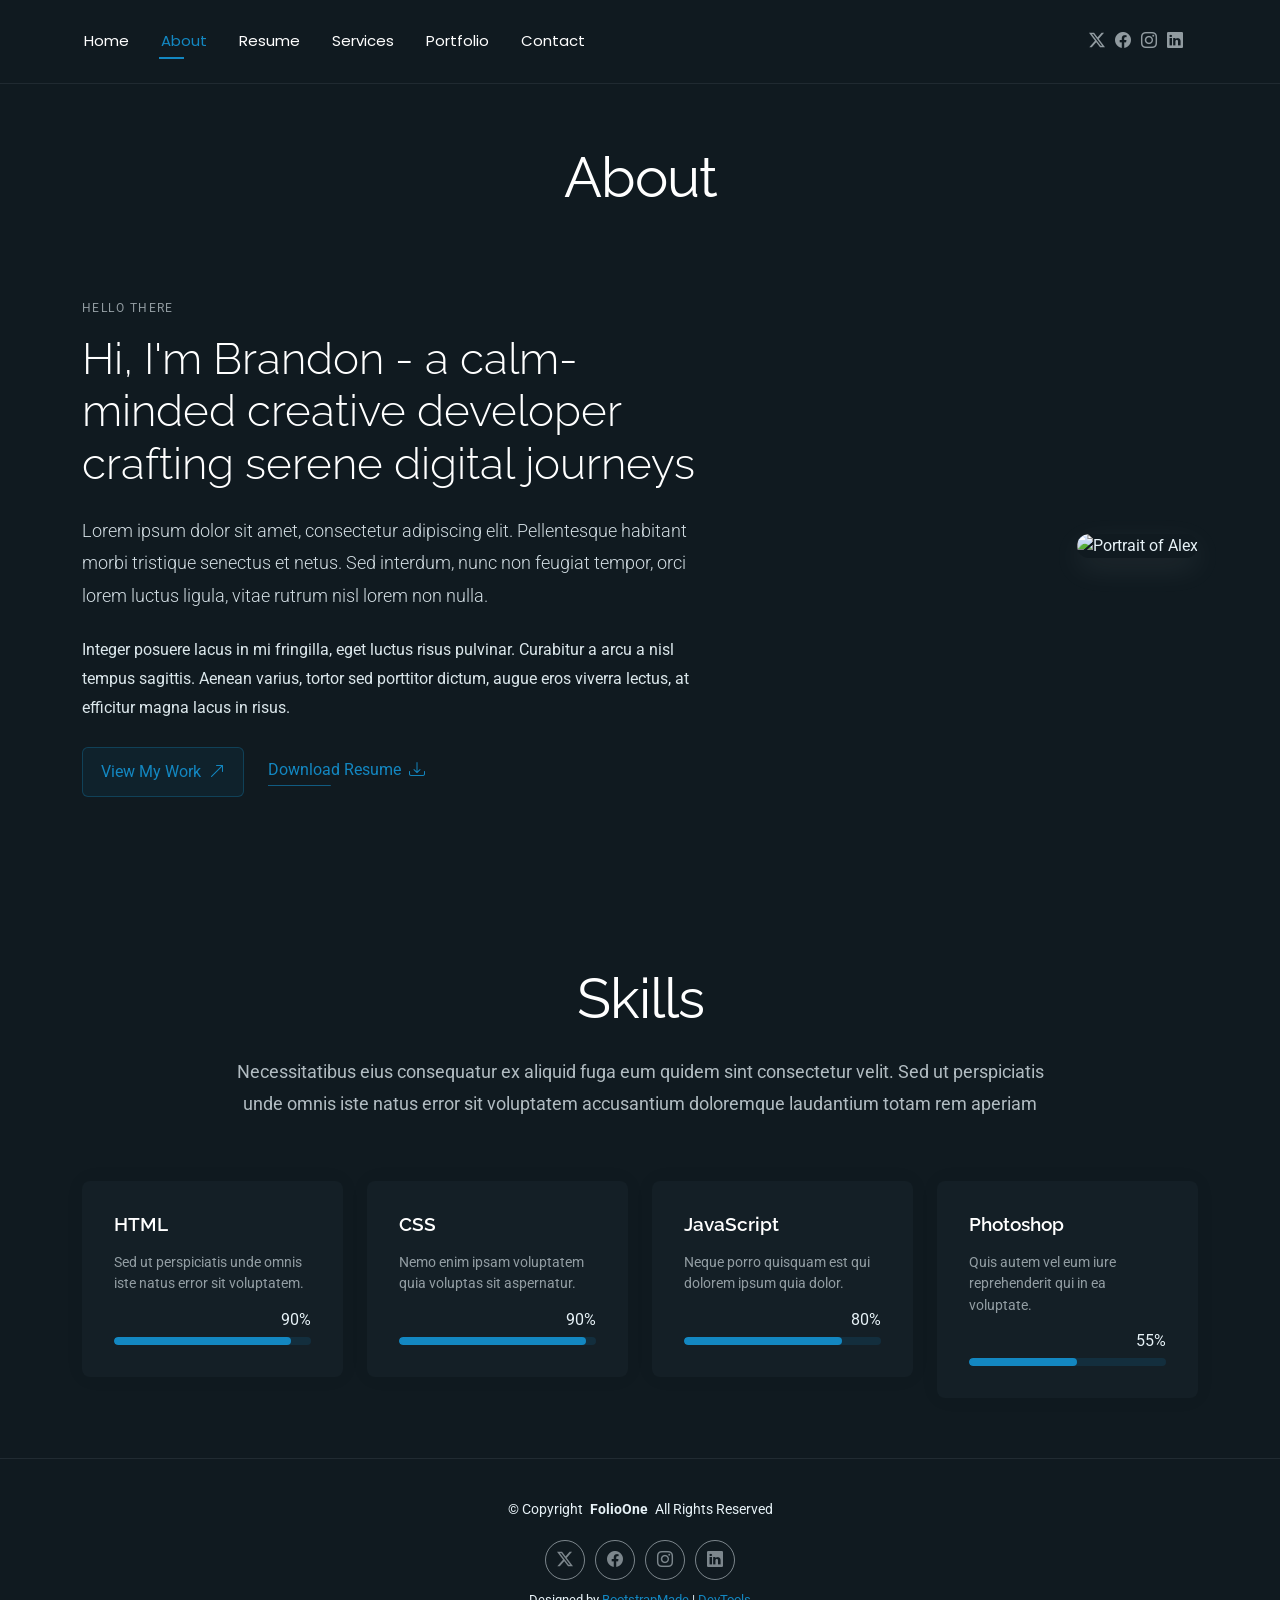
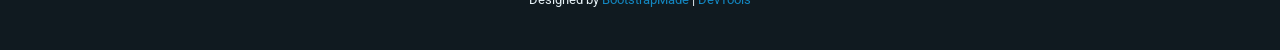
==== about.html @ fe741c0c "Update about.html" ====
<!DOCTYPE html>
<html lang="en">

<head>
  <meta charset="utf-8">
  <meta content="width=device-width, initial-scale=1.0" name="viewport">
  <title>About - FolioOne Bootstrap Template</title>
  <meta name="description" content="">
  <meta name="keywords" content="">

  <!-- Favicons -->
  <link href="assets/img/favicon1.png" rel="icon">
  <link href="assets/img/apple-touch-icon.png" rel="apple-touch-icon">

  <!-- Fonts -->
  <link href="https://fonts.googleapis.com" rel="preconnect">
  <link href="https://fonts.gstatic.com" rel="preconnect" crossorigin>
  <link href="https://fonts.googleapis.com/css2?family=Roboto:ital,wght@0,100;0,300;0,400;0,500;0,700;0,900;1,100;1,300;1,400;1,500;1,700;1,900&family=Poppins:ital,wght@0,100;0,200;0,300;0,400;0,500;0,600;0,700;0,800;0,900;1,100;1,200;1,300;1,400;1,500;1,600;1,700;1,800;1,900&family=Raleway:ital,wght@0,100;0,200;0,300;0,400;0,500;0,600;0,700;0,800;0,900;1,100;1,200;1,300;1,400;1,500;1,600;1,700;1,800;1,900&display=swap" rel="stylesheet">

  <!-- Vendor CSS Files -->
  <link href="assets/vendor/bootstrap/css/bootstrap.min.css" rel="stylesheet">
  <link href="assets/vendor/bootstrap-icons/bootstrap-icons.css" rel="stylesheet">
  <link href="assets/vendor/aos/aos.css" rel="stylesheet">
  <link href="assets/vendor/swiper/swiper-bundle.min.css" rel="stylesheet">
  <link href="assets/vendor/glightbox/css/glightbox.min.css" rel="stylesheet">

  <!-- Main CSS File -->
  <link href="assets/css/main.css" rel="stylesheet">

  <!-- =======================================================
  * Template Name: FolioOne
  * Template URL: https://bootstrapmade.com/folioone-bootstrap-portfolio-website-template/
  * Updated: Aug 23 2025 with Bootstrap v5.3.7
  * Author: BootstrapMade.com
  * License: https://bootstrapmade.com/license/
  ======================================================== -->
</head>

<body class="about-page">

  <header id="header" class="header d-flex align-items-center light-background sticky-top">
    <div class="container position-relative d-flex align-items-center justify-content-between">

      <!-- <a href="index.html" class="logo d-flex align-items-center me-auto me-xl-0">
      <img src="assets/img/logo.webp" alt="">
      <h1 class="sitename">FolioOne</h1> 
    </a> -->

      <nav id="navmenu" class="navmenu">
        <ul>
          <li><a href="index.html">Home</a></li>
          <li><a href="about.html" class="active">About</a></li>
          <li><a href="resume.html">Resume</a></li>
          <li><a href="services.html">Services</a></li>
          <li><a href="portfolio.html">Portfolio</a></li>
          <li><a href="contact.html">Contact</a></li>
        </ul>
        <i class="mobile-nav-toggle d-xl-none bi bi-list"></i>
      </nav>

      <div class="header-social-links">
        <a href="#" class="twitter"><i class="bi bi-twitter-x"></i></a>
        <a href="#" class="facebook"><i class="bi bi-facebook"></i></a>
        <a href="#" class="instagram"><i class="bi bi-instagram"></i></a>
        <a href="#" class="linkedin"><i class="bi bi-linkedin"></i></a>
      </div>

    </div>
  </header>

  <main class="main">

    <!-- About Section -->
    <section id="about" class="about section">

      <!-- Section Title -->
      <div class="container section-title" data-aos="fade-up">
        <h2>About</h2>
      </div><!-- End Section Title -->

      <div class="container" data-aos="fade-up" data-aos-delay="100">

        <!-- Intro + Photo -->
        <div class="row align-items-center justify-content-between gy-5 mb-5">
          <div class="col-lg-7" data-aos="fade-right" data-aos-delay="150">
            <div class="intro-content">
              <span class="eyebrow">Hello there</span>
              <h2 class="headline">Hi, I'm Brandon - a calm-minded creative developer crafting serene digital journeys</h2>
              <p class="lead">
                Lorem ipsum dolor sit amet, consectetur adipiscing elit. Pellentesque habitant morbi tristique senectus et netus. Sed interdum, nunc non feugiat tempor, orci lorem luctus ligula, vitae rutrum nisl lorem non nulla.
              </p>
              <p>
                Integer posuere lacus in mi fringilla, eget luctus risus pulvinar. Curabitur a arcu a nisl tempus sagittis. Aenean varius, tortor sed porttitor dictum, augue eros viverra lectus, at efficitur magna lacus in risus.
              </p>

              <div class="cta-group">
                <a href="#portfolio" class="btn-ghost">
                  View My Work <i class="bi bi-arrow-up-right"></i>
                </a>
                <a href="#" class="link-underline">
                  Download Resume <i class="bi bi-download"></i>
                </a>
              </div>
            </div>
          </div>

          <div class="col-lg-5" data-aos="zoom-in" data-aos-delay="250">
            <figure class="profile-figure text-center text-lg-end">
              <img src="assets/img/profile/profile-square-11.webp" alt="Portrait of Alex" class="img-fluid profile-photo">
            </figure>
          </div>
        </div>
        <!-- End Intro + Photo -->
      </div>
    </section><!-- /About Section -->

    <!-- Skills Section -->
    <section id="skills" class="skills section">

      <!-- Section Title -->
      <div class="container section-title" data-aos="fade-up">
        <h2>Skills</h2>
        <p>Necessitatibus eius consequatur ex aliquid fuga eum quidem sint consectetur velit. Sed ut perspiciatis unde omnis iste natus error sit voluptatem accusantium doloremque laudantium totam rem aperiam</p>
      </div><!-- End Section Title -->

      <div class="container" data-aos="fade-up" data-aos-delay="100">

        <div class="row g-4 skills-animation">

          <div class="col-md-6 col-lg-3" data-aos="fade-up" data-aos-delay="100">
            <div class="skill-box">
              <h3>HTML</h3>
              <p>Sed ut perspiciatis unde omnis iste natus error sit voluptatem.</p>
              <span class="text-end d-block">90%</span>
              <div class="progress">
                <div class="progress-bar" role="progressbar" aria-valuenow="90" aria-valuemin="0" aria-valuemax="100"></div>
              </div>
            </div>
          </div>

          <div class="col-md-6 col-lg-3" data-aos="fade-up" data-aos-delay="200">
            <div class="skill-box">
              <h3>CSS</h3>
              <p>Nemo enim ipsam voluptatem quia voluptas sit aspernatur.</p>
              <span class="text-end d-block">90%</span>
              <div class="progress">
                <div class="progress-bar" role="progressbar" aria-valuenow="95" aria-valuemin="0" aria-valuemax="100"></div>
              </div>
            </div>
          </div>

          <div class="col-md-6 col-lg-3" data-aos="fade-up" data-aos-delay="300">
            <div class="skill-box">
              <h3>JavaScript</h3>
              <p>Neque porro quisquam est qui dolorem ipsum quia dolor.</p>
              <span class="text-end d-block">80%</span>
              <div class="progress">
                <div class="progress-bar" role="progressbar" aria-valuenow="80" aria-valuemin="0" aria-valuemax="100"></div>
              </div>
            </div>
          </div>

          <div class="col-md-6 col-lg-3" data-aos="fade-up" data-aos-delay="400">
            <div class="skill-box">
              <h3>Photoshop</h3>
              <p>Quis autem vel eum iure reprehenderit qui in ea voluptate.</p>
              <span class="text-end d-block">55%</span>
              <div class="progress">
                <div class="progress-bar" role="progressbar" aria-valuenow="55" aria-valuemin="0" aria-valuemax="100">
                </div>
              </div>
            </div>
          </div>

        </div>

      </div>

    </section><!-- /Skills Section -->
  </main>

  <footer id="footer" class="footer">

    <div class="container">
      <div class="copyright text-center ">
        <p>© <span>Copyright</span> <strong class="px-1 sitename">FolioOne</strong> <span>All Rights Reserved<br></span></p>
      </div>
      <div class="social-links d-flex justify-content-center">
        <a href=""><i class="bi bi-twitter-x"></i></a>
        <a href=""><i class="bi bi-facebook"></i></a>
        <a href=""><i class="bi bi-instagram"></i></a>
        <a href=""><i class="bi bi-linkedin"></i></a>
      </div>
      <div class="credits">
        <!-- All the links in the footer should remain intact. -->
        <!-- You can delete the links only if you've purchased the pro version. -->
        <!-- Licensing information: https://bootstrapmade.com/license/ -->
        <!-- Purchase the pro version with working PHP/AJAX contact form: [buy-url] -->
        Designed by <a href="https://bootstrapmade.com/">BootstrapMade</a> | <a href="https://bootstrapmade.com/tools/">DevTools</a>
      </div>
    </div>

  </footer>

  <!-- Scroll Top -->
  <a href="#" id="scroll-top" class="scroll-top d-flex align-items-center justify-content-center"><i class="bi bi-arrow-up-short"></i></a>

  <!-- Preloader -->
  <div id="preloader"></div>

  <!-- Vendor JS Files -->
  <script src="assets/vendor/bootstrap/js/bootstrap.bundle.min.js"></script>
  <script src="assets/vendor/php-email-form/validate.js"></script>
  <script src="assets/vendor/aos/aos.js"></script>
  <script src="assets/vendor/typed.js/typed.umd.js"></script>
  <script src="assets/vendor/waypoints/noframework.waypoints.js"></script>
  <script src="assets/vendor/purecounter/purecounter_vanilla.js"></script>
  <script src="assets/vendor/swiper/swiper-bundle.min.js"></script>
  <script src="assets/vendor/imagesloaded/imagesloaded.pkgd.min.js"></script>
  <script src="assets/vendor/isotope-layout/isotope.pkgd.min.js"></script>
  <script src="assets/vendor/glightbox/js/glightbox.min.js"></script>

  <!-- Main JS File -->
  <script src="assets/js/main.js"></script>

</body>

</html>
---- assets/css/main.css ----
/**
* Template Name: FolioOne
* Template URL: https://bootstrapmade.com/folioone-bootstrap-portfolio-website-template/
* Updated: Aug 23 2025 with Bootstrap v5.3.7
* Author: BootstrapMade.com
* License: https://bootstrapmade.com/license/
*/

/*--------------------------------------------------------------
# Font & Color Variables
# Help: https://bootstrapmade.com/color-system/
--------------------------------------------------------------*/
/* Fonts */
:root {
  --default-font: "Roboto",  system-ui, -apple-system, "Segoe UI", Roboto, "Helvetica Neue", Arial, "Noto Sans", "Liberation Sans", sans-serif, "Apple Color Emoji", "Segoe UI Emoji", "Segoe UI Symbol", "Noto Color Emoji";
  --heading-font: "Raleway",  sans-serif;
  --nav-font: "Poppins",  sans-serif;
}

/* Global Colors - The following color variables are used throughout the website. Updating them here will change the color scheme of the entire website */
:root { 
  --background-color: #101a20; /* Background color for the entire website, including individual sections */
  --default-color: #e7f2f7; /* Default color used for the majority of the text content across the entire website */
  --heading-color: #ffffff; /* Color for headings, subheadings and title throughout the website */
  --accent-color: #1387c1; /* Accent color that represents your brand on the website. It's used for buttons, links, and other elements that need to stand out */
  --surface-color: #141f26; /* The surface color is used as a background of boxed elements within sections, such as cards, icon boxes, or other elements that require a visual separation from the global background. */
  --contrast-color: #ffffff; /* Contrast color for text, ensuring readability against backgrounds of accent, heading, or default colors. */
}

/* Nav Menu Colors - The following color variables are used specifically for the navigation menu. They are separate from the global colors to allow for more customization options */
:root {
  --nav-color: #ffffff;  /* The default color of the main navmenu links */
  --nav-hover-color: #1387c1; /* Applied to main navmenu links when they are hovered over or active */
  --nav-mobile-background-color: #213642; /* Used as the background color for mobile navigation menu */
  --nav-dropdown-background-color: #051117; /* Used as the background color for dropdown items that appear when hovering over primary navigation items */
  --nav-dropdown-color: #e7f2f7; /* Used for navigation links of the dropdown items in the navigation menu. */
  --nav-dropdown-hover-color: #1387c1; /* Similar to --nav-hover-color, this color is applied to dropdown navigation links when they are hovered over. */
}

/* Color Presets - These classes override global colors when applied to any section or element, providing reuse of the sam color scheme. */

.light-background {
  --background-color: #142027;
  --surface-color: #325264;
}

.dark-background {
  --background-color: #0b1419;
  --default-color: #ffffff;
  --heading-color: #ffffff;
  --surface-color: #252525;
  --contrast-color: #ffffff;
}

/* Smooth scroll */
:root {
  scroll-behavior: smooth;
}

/*--------------------------------------------------------------
# General Styling & Shared Classes
--------------------------------------------------------------*/
body {
  color: var(--default-color);
  background-color: var(--background-color);
  font-family: var(--default-font);
}

a {
  color: var(--accent-color);
  text-decoration: none;
  transition: 0.3s;
}

a:hover {
  color: color-mix(in srgb, var(--accent-color), transparent 25%);
  text-decoration: none;
}

h1,
h2,
h3,
h4,
h5,
h6 {
  color: var(--heading-color);
  font-family: var(--heading-font);
}

/* PHP Email Form Messages
------------------------------*/
.php-email-form .error-message {
  display: none;
  background: #df1529;
  color: #ffffff;
  text-align: left;
  padding: 15px;
  margin-bottom: 24px;
  font-weight: 600;
}

.php-email-form .sent-message {
  display: none;
  color: #ffffff;
  background: #059652;
  text-align: center;
  padding: 15px;
  margin-bottom: 24px;
  font-weight: 600;
}

.php-email-form .loading {
  display: none;
  background: var(--surface-color);
  text-align: center;
  padding: 15px;
  margin-bottom: 24px;
}

.php-email-form .loading:before {
  content: "";
  display: inline-block;
  border-radius: 50%;
  width: 24px;
  height: 24px;
  margin: 0 10px -6px 0;
  border: 3px solid var(--accent-color);
  border-top-color: var(--surface-color);
  animation: php-email-form-loading 1s linear infinite;
}

@keyframes php-email-form-loading {
  0% {
    transform: rotate(0deg);
  }

  100% {
    transform: rotate(360deg);
  }
}

/*--------------------------------------------------------------
# Global Header
--------------------------------------------------------------*/
.header {
  --background-color: rgba(255, 255, 255, 0);
  color: var(--default-color);
  background-color: var(--background-color);
  padding: 15px 0;
  transition: all 0.5s;
  z-index: 997;
  border-bottom: 1px solid color-mix(in srgb, var(--default-color), transparent 92%);
}

.header .logo {
  line-height: 1;
}

.header .logo img {
  max-height: 36px;
  margin-right: 8px;
}

.header .logo h1 {
  font-size: 32px;
  margin: 0;
  font-weight: 400;
  color: var(--heading-color);
}

.header .header-social-links {
  padding-right: 15px;
}

.header .header-social-links a {
  color: color-mix(in srgb, var(--default-color), transparent 40%);
  padding-left: 6px;
  display: inline-block;
  transition: 0.3s;
  font-size: 16px;
}

.header .header-social-links a:hover {
  color: var(--default-color);
}

.header .header-social-links a i {
  line-height: 0px;
}

@media (max-width: 1200px) {
  .header .logo {
    order: 1;
  }

  .header .header-social-links {
    order: 2;
  }

  .header .navmenu {
    order: 3;
  }
}

/* Global Header on Scroll
------------------------------*/
.scrolled .header {
  --background-color: rgba(16, 26, 32, 0.9);
}

/*--------------------------------------------------------------
# Navigation Menu
--------------------------------------------------------------*/
/* Desktop Navigation */
@media (min-width: 1200px) {
  .navmenu {
    padding: 0;
  }

  .navmenu ul {
    margin: 0;
    padding: 0;
    display: flex;
    list-style: none;
    align-items: center;
  }

  .navmenu li {
    position: relative;
  }

  .navmenu>ul>li {
    white-space: nowrap;
    padding: 15px 28px 15px 0;
  }

  .navmenu>ul>li:last-child {
    padding-right: 0;
  }

  .navmenu a,
  .navmenu a:focus {
    color: var(--nav-color);
    font-size: 15px;
    padding: 0 2px;
    font-family: var(--nav-font);
    font-weight: 400;
    display: flex;
    align-items: center;
    justify-content: space-between;
    white-space: nowrap;
    transition: 0.3s;
    position: relative;
  }

  .navmenu a i,
  .navmenu a:focus i {
    font-size: 12px;
    line-height: 0;
    margin-left: 5px;
    transition: 0.3s;
  }

  .navmenu>ul>li>a:before {
    content: "";
    position: absolute;
    height: 2px;
    bottom: -6px;
    left: 0;
    background-color: var(--nav-hover-color);
    visibility: hidden;
    width: 0px;
    transition: all 0.3s ease-in-out 0s;
  }

  .navmenu a:hover:before,
  .navmenu li:hover>a:before,
  .navmenu .active:before {
    visibility: visible;
    width: 25px;
  }

  .navmenu li:hover>a,
  .navmenu .active,
  .navmenu .active:focus {
    color: var(--nav-hover-color);
  }

  .navmenu .dropdown ul {
    margin: 0;
    padding: 10px 0;
    background: var(--nav-dropdown-background-color);
    display: block;
    position: absolute;
    visibility: hidden;
    left: -5px;
    top: 130%;
    opacity: 0;
    transition: 0.3s;
    border-radius: 4px;
    z-index: 99;
    box-shadow: 0px 0px 30px rgba(0, 0, 0, 0.1);
  }

  .navmenu .dropdown ul li {
    min-width: 200px;
  }

  .navmenu .dropdown ul a {
    padding: 10px 20px;
    font-size: 15px;
    text-transform: none;
    color: var(--nav-dropdown-color);
  }

  .navmenu .dropdown ul a i {
    font-size: 12px;
  }

  .navmenu .dropdown ul a:hover,
  .navmenu .dropdown ul .active:hover,
  .navmenu .dropdown ul li:hover>a {
    color: var(--nav-dropdown-hover-color);
  }

  .navmenu .dropdown:hover>ul {
    opacity: 1;
    top: 100%;
    visibility: visible;
  }

  .navmenu .dropdown .dropdown ul {
    top: 0;
    left: -90%;
    visibility: hidden;
  }

  .navmenu .dropdown .dropdown:hover>ul {
    opacity: 1;
    top: 0;
    left: -100%;
    visibility: visible;
  }
}

/* Mobile Navigation */
@media (max-width: 1199px) {
  .mobile-nav-toggle {
    color: var(--nav-color);
    font-size: 28px;
    line-height: 0;
    margin-right: 10px;
    cursor: pointer;
    transition: color 0.3s;
  }

  .navmenu {
    padding: 0;
    z-index: 9997;
  }

  .navmenu ul {
    display: none;
    list-style: none;
    position: absolute;
    inset: 60px 20px 20px 20px;
    padding: 10px 0;
    margin: 0;
    border-radius: 6px;
    background-color: var(--nav-mobile-background-color);
    border: 1px solid color-mix(in srgb, var(--default-color), transparent 90%);
    box-shadow: none;
    overflow-y: auto;
    transition: 0.3s;
    z-index: 9998;
  }

  .navmenu a,
  .navmenu a:focus {
    color: var(--nav-dropdown-color);
    padding: 10px 20px;
    font-family: var(--nav-font);
    font-size: 17px;
    font-weight: 500;
    display: flex;
    align-items: center;
    justify-content: space-between;
    white-space: nowrap;
    transition: 0.3s;
  }

  .navmenu a i,
  .navmenu a:focus i {
    font-size: 12px;
    line-height: 0;
    margin-left: 5px;
    width: 30px;
    height: 30px;
    display: flex;
    align-items: center;
    justify-content: center;
    border-radius: 50%;
    transition: 0.3s;
    background-color: color-mix(in srgb, var(--accent-color), transparent 90%);
  }

  .navmenu a i:hover,
  .navmenu a:focus i:hover {
    background-color: var(--accent-color);
    color: var(--contrast-color);
  }

  .navmenu a:hover,
  .navmenu .active,
  .navmenu .active:focus {
    color: var(--nav-dropdown-hover-color);
  }

  .navmenu .active i,
  .navmenu .active:focus i {
    background-color: var(--accent-color);
    color: var(--contrast-color);
    transform: rotate(180deg);
  }

  .navmenu .dropdown ul {
    position: static;
    display: none;
    z-index: 99;
    padding: 10px 0;
    margin: 10px 20px;
    background-color: var(--nav-dropdown-background-color);
    transition: all 0.5s ease-in-out;
  }

  .navmenu .dropdown ul ul {
    background-color: rgba(33, 37, 41, 0.1);
  }

  .navmenu .dropdown>.dropdown-active {
    display: block;
    background-color: rgba(33, 37, 41, 0.03);
  }

  .mobile-nav-active {
    overflow: hidden;
  }

  .mobile-nav-active .mobile-nav-toggle {
    color: #fff;
    position: absolute;
    font-size: 32px;
    top: 15px;
    right: 15px;
    margin-right: 0;
    z-index: 9999;
  }

  .mobile-nav-active .navmenu {
    position: fixed;
    overflow: hidden;
    inset: 0;
    background: rgba(33, 37, 41, 0.8);
    transition: 0.3s;
  }

  .mobile-nav-active .navmenu>ul {
    display: block;
  }
}

/*--------------------------------------------------------------
# Global Footer
--------------------------------------------------------------*/
.footer {
  color: var(--default-color);
  background-color: var(--background-color);
  font-size: 14px;
  padding: 40px 0;
  position: relative;
  border-top: 1px solid color-mix(in srgb, var(--default-color), transparent 92%);
}

.footer .copyright p {
  margin-bottom: 0;
}

.footer .social-links {
  margin-top: 20px;
}

.footer .social-links a {
  display: flex;
  align-items: center;
  justify-content: center;
  width: 40px;
  height: 40px;
  border-radius: 50%;
  border: 1px solid color-mix(in srgb, var(--default-color), transparent 50%);
  font-size: 16px;
  color: color-mix(in srgb, var(--default-color), transparent 50%);
  margin: 0 5px;
  transition: 0.3s;
}

.footer .social-links a:hover {
  color: var(--accent-color);
  border-color: var(--accent-color);
}

.footer .credits {
  margin-top: 10px;
  font-size: 13px;
  text-align: center;
}

/*--------------------------------------------------------------
# Preloader
--------------------------------------------------------------*/
#preloader {
  position: fixed;
  inset: 0;
  z-index: 9999;
  overflow: hidden;
  background-color: var(--background-color);
  transition: all 0.6s ease-out;
  width: 100%;
  height: 100vh;
}

#preloader:before,
#preloader:after {
  content: "";
  position: absolute;
  border: 4px solid var(--accent-color);
  border-radius: 50%;
  animation: animate-preloader 2s cubic-bezier(0, 0.2, 0.8, 1) infinite;
}

#preloader:after {
  animation-delay: -0.5s;
}

@keyframes animate-preloader {
  0% {
    width: 10px;
    height: 10px;
    top: calc(50% - 5px);
    left: calc(50% - 5px);
    opacity: 1;
  }

  100% {
    width: 72px;
    height: 72px;
    top: calc(50% - 36px);
    left: calc(50% - 36px);
    opacity: 0;
  }
}

/*--------------------------------------------------------------
# Scroll Top Button
--------------------------------------------------------------*/
.scroll-top {
  position: fixed;
  visibility: hidden;
  opacity: 0;
  right: 15px;
  bottom: -15px;
  z-index: 99999;
  background-color: var(--accent-color);
  width: 44px;
  height: 44px;
  border-radius: 50px;
  transition: all 0.4s;
}

.scroll-top i {
  font-size: 24px;
  color: var(--contrast-color);
  line-height: 0;
}

.scroll-top:hover {
  background-color: color-mix(in srgb, var(--accent-color), transparent 20%);
  color: var(--contrast-color);
}

.scroll-top.active {
  visibility: visible;
  opacity: 1;
  bottom: 15px;
}

/*--------------------------------------------------------------
# Disable aos animation delay on mobile devices
--------------------------------------------------------------*/
@media screen and (max-width: 768px) {
  [data-aos-delay] {
    transition-delay: 0 !important;
  }
}

/*--------------------------------------------------------------
# Global Page Titles & Breadcrumbs
--------------------------------------------------------------*/
.page-title {
  color: var(--default-color);
  background-color: var(--background-color);
  position: relative;
}

.page-title .heading {
  padding: 80px 0;
  border-top: 1px solid color-mix(in srgb, var(--default-color), transparent 90%);
}

.page-title .heading h1 {
  font-size: 38px;
  font-weight: 700;
}

.page-title nav {
  background-color: color-mix(in srgb, var(--default-color), transparent 96%);
  padding: 20px 0;
}

.page-title nav ol {
  display: flex;
  flex-wrap: wrap;
  list-style: none;
  padding: 0;
  margin: 0;
  font-size: 16px;
  font-weight: 400;
}

.page-title nav ol li+li {
  padding-left: 10px;
}

.page-title nav ol li+li::before {
  content: "/";
  display: inline-block;
  padding-right: 10px;
  color: color-mix(in srgb, var(--default-color), transparent 70%);
}

/*--------------------------------------------------------------
# Global Sections
--------------------------------------------------------------*/
section,
.section {
  color: var(--default-color);
  background-color: var(--background-color);
  padding: 60px 0;
  scroll-margin-top: 100px;
  overflow: clip;
}

@media (max-width: 1199px) {

  section,
  .section {
    scroll-margin-top: 66px;
  }
}

/*--------------------------------------------------------------
# Global Section Titles
--------------------------------------------------------------*/
.section-title {
  text-align: center;
  padding-bottom: 60px;
  position: relative;
}

.section-title h2 {
  font-size: 3.5rem;
  font-weight: 400;
  line-height: 1.2;
  color: var(--heading-color);
  margin-bottom: 1.5rem;
  letter-spacing: -1px;
}

@media (max-width: 768px) {
  .section-title h2 {
    font-size: 2.5rem;
  }
}

.section-title p {
  font-size: 1.125rem;
  line-height: 1.8;
  color: color-mix(in srgb, var(--default-color), transparent 25%);
  max-width: 900px;
  margin: 0 auto;
  text-wrap: balance;
}

/*--------------------------------------------------------------
# Hero Section
--------------------------------------------------------------*/
.hero {
  padding: 80px 0;
  min-height: 100vh;
  display: flex;
  align-items: center;
}

.hero .hero-content h1 {
  font-size: 3.5rem;
  font-weight: 700;
  margin-bottom: 1rem;
  line-height: 1.2;
}

.hero .hero-content h1 .highlight {
  color: var(--accent-color);
  position: relative;
}

.hero .hero-content h1 .highlight::after {
  content: "";
  position: absolute;
  bottom: 0;
  left: 0;
  width: 100%;
  height: 3px;
  background: linear-gradient(90deg, var(--accent-color), color-mix(in srgb, var(--accent-color), transparent 50%));
  border-radius: 2px;
}

@media (max-width: 768px) {
  .hero .hero-content h1 {
    font-size: 2.5rem;
  }
}

.hero .hero-content h2 {
  font-size: 1.5rem;
  font-weight: 400;
  margin-bottom: 2rem;
  color: color-mix(in srgb, var(--default-color), transparent 20%);
}

.hero .hero-content h2 .typed {
  color: var(--accent-color);
  font-weight: 600;
}

@media (max-width: 768px) {
  .hero .hero-content h2 {
    font-size: 1.25rem;
  }
}

.hero .hero-content p {
  font-size: 1.1rem;
  line-height: 1.6;
  margin-bottom: 2.5rem;
  color: color-mix(in srgb, var(--default-color), transparent 30%);
}

.hero .hero-actions {
  display: flex;
  gap: 1rem;
  margin-bottom: 3rem;
}

.hero .hero-actions .btn {
  padding: 12px 30px;
  border-radius: 50px;
  font-weight: 600;
  text-decoration: none;
  transition: all 0.3s ease;
  border: 2px solid;
}

.hero .hero-actions .btn.btn-primary {
  background: var(--accent-color);
  color: var(--contrast-color);
  border-color: var(--accent-color);
}

.hero .hero-actions .btn.btn-primary:hover {
  background: color-mix(in srgb, var(--accent-color), black 15%);
  border-color: color-mix(in srgb, var(--accent-color), black 15%);
  transform: translateY(-2px);
}

.hero .hero-actions .btn.btn-outline {
  background: transparent;
  color: var(--accent-color);
  border-color: var(--accent-color);
}

.hero .hero-actions .btn.btn-outline:hover {
  transform: translateY(-2px);
}

@media (max-width: 576px) {
  .hero .hero-actions {
    flex-direction: column;
  }

  .hero .hero-actions .btn {
    text-align: center;
  }
}

.hero .social-links {
  display: flex;
  gap: 1rem;
}

.hero .social-links a {
  width: 45px;
  height: 45px;
  background: var(--surface-color);
  border-radius: 50%;
  display: flex;
  align-items: center;
  justify-content: center;
  color: var(--default-color);
  font-size: 1.2rem;
  transition: all 0.3s ease;
}

.hero .social-links a:hover {
  background: var(--accent-color);
  color: var(--contrast-color);
  transform: translateY(-3px);
  box-shadow: 0 8px 25px color-mix(in srgb, var(--accent-color), transparent 70%);
}

.hero .hero-image {
  position: relative;
}

.hero .hero-image .image-wrapper {
  position: relative;
  max-width: 450px;
  margin: 0 auto;
}

.hero .hero-image .image-wrapper img {
  border-radius: 20px;
  box-shadow: 0 5px 15px color-mix(in srgb, var(--default-color), transparent 95%);
  transition: transform 0.3s ease;
}

.hero .hero-image .image-wrapper img:hover {
  transform: scale(1.02);
}

.hero .hero-image .floating-elements {
  position: absolute;
  top: 0;
  left: 0;
  right: 0;
  bottom: 0;
  pointer-events: none;
}

.hero .hero-image .floating-elements .floating-card {
  position: absolute;
  background: var(--surface-color);
  padding: 15px 20px;
  border-radius: 15px;
  box-shadow: 0 10px 30px color-mix(in srgb, var(--default-color), transparent 90%);
  display: flex;
  align-items: center;
  gap: 10px;
  font-weight: 600;
  animation: float 3s ease-in-out infinite;
}

.hero .hero-image .floating-elements .floating-card i {
  font-size: 1.5rem;
  color: var(--accent-color);
}

.hero .hero-image .floating-elements .floating-card.design {
  top: 10%;
  right: -10%;
  animation-delay: 0s;
}

.hero .hero-image .floating-elements .floating-card.code {
  bottom: 30%;
  left: -15%;
  animation-delay: 1s;
}

.hero .hero-image .floating-elements .floating-card.creativity {
  top: 60%;
  right: -5%;
  animation-delay: 2s;
}

@media (max-width: 992px) {
  .hero .hero-image .floating-elements .floating-card {
    display: none;
  }
}

@keyframes float {

  0%,
  100% {
    transform: translateY(0px);
  }

  50% {
    transform: translateY(-10px);
  }
}

@media (max-width: 992px) {
  .hero .hero-content {
    text-align: center;
    margin-bottom: 3rem;
  }
}

/*--------------------------------------------------------------
# About Section
--------------------------------------------------------------*/
.about .intro-content .eyebrow {
  display: inline-block;
  letter-spacing: 0.12em;
  text-transform: uppercase;
  font-size: 12px;
  color: color-mix(in srgb, var(--default-color), transparent 40%);
  margin-bottom: 16px;
}

.about .intro-content .headline {
  font-family: var(--heading-font);
  font-weight: 300;
  line-height: 1.2;
  font-size: clamp(28px, 4vw, 44px);
  margin: 0 0 24px 0;
}

.about .intro-content .lead {
  font-size: 18px;
  line-height: 1.8;
  color: color-mix(in srgb, var(--default-color), transparent 10%);
  margin-bottom: 24px;
}

.about .intro-content p {
  line-height: 1.8;
  margin-bottom: 24px;
  color: color-mix(in srgb, var(--default-color), transparent 5%);
}

.about .intro-content .cta-group {
  display: flex;
  gap: 24px;
  align-items: center;
  margin-top: 24px;
}

.about .intro-content .cta-group .btn-ghost {
  display: inline-flex;
  align-items: center;
  gap: 8px;
  padding: 12px 18px;
  border-radius: 6px;
  color: var(--accent-color);
  background: color-mix(in srgb, var(--accent-color), transparent 92%);
  border: 1px solid color-mix(in srgb, var(--accent-color), transparent 70%);
  transition: 0.3s ease-in-out;
}

.about .intro-content .cta-group .btn-ghost:hover,
.about .intro-content .cta-group .btn-ghost:focus {
  color: var(--contrast-color);
  background: var(--accent-color);
  border-color: var(--accent-color);
  outline: none;
  box-shadow: 0 0 0 3px color-mix(in srgb, var(--accent-color), transparent 70%);
}

.about .intro-content .cta-group .link-underline {
  display: inline-flex;
  align-items: center;
  gap: 8px;
  position: relative;
  color: var(--accent-color);
  padding-bottom: 4px;
  transition: 0.3s ease-in-out;
}

.about .intro-content .cta-group .link-underline::after {
  content: "";
  position: absolute;
  left: 0;
  right: 0;
  bottom: 0;
  height: 1px;
  background: color-mix(in srgb, var(--accent-color), transparent 40%);
  transform: scaleX(0.4);
  transform-origin: left;
  transition: 0.3s ease-in-out;
}

.about .intro-content .cta-group .link-underline:hover,
.about .intro-content .cta-group .link-underline:focus {
  color: color-mix(in srgb, var(--accent-color), transparent 10%);
  outline: none;
}

.about .intro-content .cta-group .link-underline:hover::after,
.about .intro-content .cta-group .link-underline:focus::after {
  transform: scaleX(1);
}

.about .profile-figure {
  margin: 0;
}

.about .profile-figure .profile-photo {
  width: 88%;
  max-width: 440px;
  border-radius: 18px;
  box-shadow: 0 10px 30px color-mix(in srgb, var(--default-color), transparent 92%);
  transform: translateY(0);
  transition: transform 0.3s ease-in-out;
}

.about .profile-figure .profile-caption {
  margin-top: 24px;
  display: flex;
  align-items: center;
  justify-content: center;
}

.about .profile-figure .profile-caption .meta {
  font-size: 14px;
  color: color-mix(in srgb, var(--default-color), transparent 20%);
}

.about .profile-figure .profile-caption .meta .funfact {
  font-size: 13px;
  margin-top: 4px;
  color: color-mix(in srgb, var(--default-color), transparent 35%);
}

.about .profile-figure:hover .profile-photo {
  transform: translateY(-4px);
}

.about .skill-item {
  padding: 24px;
  border-radius: 6px;
  transition: 0.3s ease-in-out;
  background: color-mix(in srgb, var(--surface-color), var(--accent-color) 2%);
  border: 1px solid color-mix(in srgb, var(--default-color), transparent 88%);
  height: 100%;
}

.about .skill-item i {
  font-size: 24px;
  color: var(--accent-color);
  margin-bottom: 16px;
  display: inline-block;
}

.about .skill-item h3 {
  font-size: 16px;
  margin-bottom: 6px;
  font-weight: 500;
}

.about .skill-item p {
  margin: 0;
  font-size: 14px;
  color: color-mix(in srgb, var(--default-color), transparent 25%);
}

.about .skill-item:hover {
  transform: translateY(-3px);
  border-color: color-mix(in srgb, var(--accent-color), transparent 60%);
  box-shadow: 0 10px 30px color-mix(in srgb, var(--default-color), transparent 92%);
}

.about .timeline-item {
  position: relative;
  padding-left: 26px;
}

.about .timeline-item time {
  display: inline-block;
  font-size: 12px;
  letter-spacing: 0.08em;
  text-transform: uppercase;
  color: color-mix(in srgb, var(--default-color), transparent 45%);
  margin-bottom: 6px;
}

.about .timeline-item h4 {
  font-size: 18px;
  font-weight: 400;
  margin: 0 0 6px;
}

.about .timeline-item p {
  font-size: 14px;
  color: color-mix(in srgb, var(--default-color), transparent 25%);
  margin: 0;
}

.about .timeline-item .dot {
  position: absolute;
  left: 0;
  top: 4px;
  width: 10px;
  height: 10px;
  border-radius: 50%;
  background: var(--accent-color);
  box-shadow: 0 0 0 6px color-mix(in srgb, var(--accent-color), transparent 80%);
}

.about .personal-quote {
  padding: 24px 0;
}

.about .personal-quote p {
  font-family: var(--heading-font);
  font-weight: 300;
  font-size: clamp(20px, 3vw, 28px);
  line-height: 1.5;
  color: color-mix(in srgb, var(--default-color), transparent 5%);
  margin: 0 auto;
  max-width: 800px;
}

.about .fact-pill {
  display: flex;
  align-items: center;
  justify-content: center;
  gap: 10px;
  padding: 10px 14px;
  border-radius: 999px;
  border: 1px solid color-mix(in srgb, var(--default-color), transparent 85%);
  background: var(--surface-color);
  color: color-mix(in srgb, var(--default-color), transparent 10%);
  transition: 0.3s ease-in-out;
}

.about .fact-pill i {
  color: var(--accent-color);
}

.about .fact-pill span {
  font-size: 14px;
}

.about .fact-pill:hover {
  transform: translateY(-2px);
  border-color: color-mix(in srgb, var(--accent-color), transparent 60%);
  box-shadow: 0 10px 30px color-mix(in srgb, var(--default-color), transparent 92%);
}

.about .fact-pill:focus-within {
  box-shadow: 0 0 0 3px color-mix(in srgb, var(--accent-color), transparent 70%);
}

@media (max-width: 992px) {
  .about .profile-figure {
    text-align: center !important;
  }

  .about .profile-figure .profile-photo {
    width: 72%;
  }

  .about .intro-content .cta-group {
    flex-wrap: wrap;
  }
}

@media (max-width: 576px) {
  .about .profile-figure .profile-photo {
    width: 100%;
  }
}

/*--------------------------------------------------------------
# Skills Section
--------------------------------------------------------------*/
.skills .skill-box {
  background-color: var(--surface-color);
  padding: 2rem;
  border-radius: 8px;
  box-shadow: 0 0 20px rgba(0, 0, 0, 0.05);
}

.skills .skill-box h3 {
  font-size: 1.2rem;
  margin-bottom: 1rem;
  font-weight: 600;
}

.skills .skill-box p {
  font-size: 0.9rem;
  margin-bottom: 0.8rem;
  opacity: 0.6;
}

.skills .skill-box .progress {
  background-color: color-mix(in srgb, var(--accent-color), transparent 85%);
  border-radius: 50px;
  height: 8px;
  margin-top: 5px;
  overflow: hidden;
}

.skills .skill-box .progress .progress-bar {
  background-color: var(--accent-color);
  height: 100%;
  position: relative;
  border-radius: 50px;
  transition: 0.9s;
  width: 1px;
}

/*--------------------------------------------------------------
# Stats Section
--------------------------------------------------------------*/
.stats .avatars {
  position: relative;
}

.stats .avatars img {
  width: 60px;
  height: 60px;
  border: 3px solid var(--accent-color);
  margin-right: -15px;
  transition: transform 0.3s ease;
}

.stats .avatars img:hover {
  transform: translateY(-5px);
  z-index: 2;
}

.stats .counters h2 {
  color: var(--heading-color);
  font-size: 48px;
  font-weight: 700;
  margin-bottom: 10px;
}

.stats .counters h2 span {
  display: inline-block;
}

.stats .counters p {
  color: var(--default-color);
  font-size: 18px;
  margin: 0;
  opacity: 0.9;
}

@media (max-width: 991px) {
  .stats .row {
    text-align: center;
  }

  .stats .avatars {
    justify-content: center;
    margin-bottom: 40px;
  }

  .stats .counters h2 {
    font-size: 36px;
  }

  .stats .counters p {
    font-size: 16px;
  }

  .stats .counters .col-md-4 {
    margin-bottom: 30px;
  }

  .stats .counters .col-md-4:last-child {
    margin-bottom: 0;
  }
}

@media (max-width: 576px) {
  .stats {
    padding: 60px 0;
  }

  .stats .avatars {
    flex-wrap: wrap;
    justify-content: center;
  }

  .stats .avatars img {
    margin: 0 -8px;
  }
}

/*--------------------------------------------------------------
# Testimonials Section
--------------------------------------------------------------*/
.testimonials .testimonials-carousel,
.testimonials .testimonials-slider {
  overflow: hidden;
}

.testimonials .testimonial-item .testimonial-content {
  border-left: 3px solid var(--accent-color);
  padding-left: 30px;
}

.testimonials .testimonial-item .testimonial-img {
  border-radius: 50%;
  border: 4px solid var(--background-color);
  margin: 0 auto;
}

.testimonials .testimonial-item h3 {
  font-size: 20px;
  font-weight: bold;
  margin: 10px 0 5px 0;
}

.testimonials .testimonial-item h4 {
  font-size: 14px;
  color: color-mix(in srgb, var(--default-color), transparent 40%);
  margin: 0 0 10px 0;
}

.testimonials .testimonial-item .stars i {
  color: #ffc107;
  margin: 0 1px;
}

.testimonials .testimonial-item .quote-icon-left,
.testimonials .testimonial-item .quote-icon-right {
  color: color-mix(in srgb, var(--accent-color), transparent 50%);
  font-size: 26px;
  line-height: 0;
}

.testimonials .testimonial-item .quote-icon-left {
  display: inline-block;
  left: -5px;
  position: relative;
}

.testimonials .testimonial-item .quote-icon-right {
  display: inline-block;
  right: -5px;
  position: relative;
  top: 10px;
  transform: scale(-1, -1);
}

.testimonials .testimonial-item p {
  font-style: italic;
}

.testimonials .swiper-wrapper {
  height: auto;
}

.testimonials .swiper-pagination {
  margin-top: 30px;
  position: relative;
}

.testimonials .swiper-pagination .swiper-pagination-bullet {
  width: 12px;
  height: 12px;
  background-color: color-mix(in srgb, var(--default-color), transparent 85%);
  opacity: 1;
}

.testimonials .swiper-pagination .swiper-pagination-bullet-active {
  background-color: var(--accent-color);
}

/*--------------------------------------------------------------
# Resume Section
--------------------------------------------------------------*/
.resume .resume-item {
  margin-bottom: 3rem;
}

.resume .resume-item .resume-title {
  font-size: 1.75rem;
  font-weight: 700;
  margin-bottom: 1.5rem;
  padding-bottom: 1.5rem;
  position: relative;
  color: var(--heading-color);
}

.resume .resume-item .resume-title::after {
  content: "";
  position: absolute;
  display: block;
  width: 50px;
  height: 3px;
  background: var(--accent-color);
  bottom: 0;
  left: 0;
}

.resume .resume-item .resume-content {
  padding-left: 1.25rem;
  border-left: 2px solid color-mix(in srgb, var(--accent-color), transparent 85%);
}

.resume .resume-item article {
  position: relative;
  margin-bottom: 2.5rem;
}

.resume .resume-item article::before {
  content: "";
  position: absolute;
  width: 16px;
  height: 16px;
  border-radius: 50%;
  left: -1.8rem;
  top: 0.25rem;
  background: var(--background-color);
  border: 2px solid var(--accent-color);
}

.resume .resume-item article h4 {
  font-size: 1.25rem;
  font-weight: 600;
  margin-bottom: 0.5rem;
  color: var(--heading-color);
}

.resume .resume-item article h5 {
  font-size: 1rem;
  background: color-mix(in srgb, var(--accent-color), transparent 92%);
  padding: 0.375rem 0.75rem;
  display: inline-block;
  font-weight: 600;
  margin: 0.5rem 0;
  color: var(--accent-color);
  border-radius: 4px;
}

.resume .resume-item article .institution,
.resume .resume-item article .company {
  font-size: 1rem;
  margin-bottom: 1rem;
  color: color-mix(in srgb, var(--default-color), transparent 25%);
}

.resume .resume-item article p {
  margin-bottom: 1rem;
}

.resume .resume-item article ul {
  padding-left: 1.25rem;
  margin-bottom: 0;
}

.resume .resume-item article ul li {
  padding-bottom: 0.75rem;
  position: relative;
}

.resume .resume-item article ul li:last-child {
  padding-bottom: 0;
}

.resume .skill-item {
  margin-bottom: 2rem;
}

.resume .skill-item h4 {
  font-size: 1rem;
  font-weight: 600;
  margin-bottom: 0.75rem;
  color: var(--heading-color);
}

.resume .skill-item .progress {
  height: 0.75rem;
  background-color: color-mix(in srgb, var(--accent-color), transparent 92%);
  border-radius: 1rem;
  overflow: visible;
}

.resume .skill-item .progress .progress-bar {
  background-color: var(--accent-color);
  position: relative;
  border-radius: 1rem;
  width: 0;
  transition: width 1s ease;
}

.resume .skill-item .progress .progress-bar::after {
  content: attr(aria-valuenow) "%";
  position: absolute;
  right: 0;
  top: -1.75rem;
  font-size: 0.875rem;
  font-weight: 600;
  color: var(--accent-color);
}

@media (max-width: 991.98px) {
  .resume .resume-item {
    margin-bottom: 2rem;
  }
}

@media (max-width: 767.98px) {
  .resume .resume-content {
    padding-left: 1rem !important;
  }

  .resume article::before {
    left: -2rem !important;
  }
}

/*--------------------------------------------------------------
# Services Section
--------------------------------------------------------------*/
.services .service-item {
  display: flex;
  background-color: var(--surface-color);
  border-radius: 12px;
  padding: 2rem;
  height: 100%;
  position: relative;
  overflow: hidden;
  box-shadow: 0 5px 20px rgba(0, 0, 0, 0.03);
  transition: all 0.4s ease;
}

.services .service-item::before {
  content: "";
  position: absolute;
  left: 0;
  top: 0;
  height: 100%;
  width: 4px;
  background-color: var(--accent-color);
  transform: scaleY(0);
  transform-origin: bottom;
  transition: transform 0.4s cubic-bezier(0.65, 0, 0.35, 1);
}

.services .service-item:hover {
  box-shadow: 0 10px 30px rgba(0, 0, 0, 0.08);
  transform: translateY(-5px);
}

.services .service-item:hover::before {
  transform: scaleY(1);
}

.services .service-item:hover .service-icon {
  background-color: var(--accent-color);
  color: var(--contrast-color);
  transform: rotateY(180deg);
}

.services .service-item:hover .service-icon i {
  transform: rotateY(180deg);
}

.services .service-item:hover .service-link i {
  transform: translateX(5px);
}

.services .service-icon {
  flex-shrink: 0;
  width: 70px;
  height: 70px;
  border-radius: 12px;
  background-color: color-mix(in srgb, var(--accent-color), transparent 90%);
  color: var(--accent-color);
  display: flex;
  align-items: center;
  justify-content: center;
  margin-right: 1.5rem;
  transition: all 0.5s ease;
}

.services .service-icon i {
  font-size: 2rem;
  transition: transform 0.5s ease;
}

.services .service-content {
  flex-grow: 1;
}

.services .service-content h3 {
  font-size: 1.4rem;
  margin-bottom: 1rem;
  font-weight: 700;
  color: var(--heading-color);
}

.services .service-content p {
  margin-bottom: 1.25rem;
  color: color-mix(in srgb, var(--default-color), transparent 20%);
}

.services .service-link {
  display: inline-flex;
  align-items: center;
  color: var(--accent-color);
  font-weight: 600;
  text-decoration: none;
  transition: color 0.3s ease;
}

.services .service-link span {
  margin-right: 0.5rem;
}

.services .service-link i {
  transition: transform 0.3s ease;
}

.services .service-link:hover {
  color: color-mix(in srgb, var(--accent-color), transparent 25%);
}

@media (max-width: 767.98px) {
  .services .service-item {
    padding: 1.5rem;
    margin-bottom: 1rem;
  }

  .services .service-icon {
    width: 60px;
    height: 60px;
    margin-right: 1rem;
  }

  .services .service-icon i {
    font-size: 1.5rem;
  }

  .services .service-content h3 {
    font-size: 1.2rem;
    margin-bottom: 0.75rem;
  }

  .services .service-content p {
    margin-bottom: 1rem;
    font-size: 0.95rem;
  }
}

@media (max-width: 575.98px) {
  .services .service-item {
    flex-direction: column;
    text-align: center;
  }

  .services .service-item::before {
    width: 100%;
    height: 4px;
    transform: scaleX(0);
    transform-origin: left;
  }

  .services .service-item:hover::before {
    transform: scaleX(1);
  }

  .services .service-icon {
    margin-right: 0;
    margin-bottom: 1.25rem;
  }

  .services .service-link {
    justify-content: center;
  }
}

/*--------------------------------------------------------------
# Service Details Section
--------------------------------------------------------------*/
.service-details .service-hero {
  margin-bottom: 4rem;
}

.service-details .service-hero .service-meta {
  display: flex;
  align-items: center;
  gap: 1rem;
  margin-bottom: 1.5rem;
}

.service-details .service-hero .service-meta .service-category {
  background: color-mix(in srgb, var(--accent-color), transparent 85%);
  color: var(--accent-color);
  padding: 0.5rem 1rem;
  border-radius: 20px;
  font-size: 0.85rem;
  font-weight: 500;
  letter-spacing: 0.5px;
}

.service-details .service-hero .service-meta .reading-time {
  color: color-mix(in srgb, var(--default-color), transparent 50%);
  font-size: 0.9rem;
  font-weight: 300;
}

.service-details .service-hero h1 {
  font-size: 3.5rem;
  font-weight: 300;
  line-height: 1.2;
  margin-bottom: 1.5rem;
  color: var(--heading-color);
  letter-spacing: -0.02em;
}

.service-details .service-hero .service-description {
  font-size: 1.25rem;
  line-height: 1.7;
  color: color-mix(in srgb, var(--default-color), transparent 25%);
  font-weight: 300;
  margin: 0;
}

.service-details .service-visual {
  margin-bottom: 4rem;
  overflow: hidden;
  border-radius: 4px;
}

.service-details .service-visual img {
  width: 100%;
  height: 400px;
  object-fit: cover;
  transition: transform 0.5s ease;
}

.service-details .service-visual img:hover {
  transform: scale(1.02);
}

.service-details .service-narrative {
  margin-bottom: 5rem;
}

.service-details .service-narrative h3 {
  font-size: 2rem;
  font-weight: 300;
  margin-bottom: 2rem;
  color: var(--heading-color);
  letter-spacing: -0.01em;
}

.service-details .service-narrative p {
  font-size: 1.1rem;
  line-height: 1.8;
  margin-bottom: 2rem;
  color: var(--default-color);
  font-weight: 300;
}

.service-details .benefits-grid {
  display: grid;
  grid-template-columns: repeat(auto-fit, minmax(280px, 1fr));
  gap: 2.5rem;
  margin-top: 3rem;
}

.service-details .benefits-grid .benefit-card {
  text-align: center;
  padding: 0;
}

.service-details .benefits-grid .benefit-card .benefit-icon {
  width: 60px;
  height: 60px;
  background: color-mix(in srgb, var(--accent-color), transparent 90%);
  border-radius: 50%;
  display: flex;
  align-items: center;
  justify-content: center;
  margin: 0 auto 1.5rem;
  transition: all 0.3s ease;
}

.service-details .benefits-grid .benefit-card .benefit-icon i {
  font-size: 1.5rem;
  color: var(--accent-color);
}

.service-details .benefits-grid .benefit-card:hover .benefit-icon {
  background: var(--accent-color);
  transform: translateY(-2px);
}

.service-details .benefits-grid .benefit-card:hover .benefit-icon i {
  color: var(--contrast-color);
}

.service-details .benefits-grid .benefit-card h4 {
  font-size: 1.2rem;
  font-weight: 400;
  margin-bottom: 1rem;
  color: var(--heading-color);
}

.service-details .benefits-grid .benefit-card p {
  font-size: 1rem;
  line-height: 1.6;
  color: color-mix(in srgb, var(--default-color), transparent 30%);
  margin: 0;
}

.service-details .timeline-section {
  margin-bottom: 4rem;
}

.service-details .timeline-section h3 {
  font-size: 2rem;
  font-weight: 300;
  margin-bottom: 3rem;
  color: var(--heading-color);
  letter-spacing: -0.01em;
}

.service-details .timeline-section .timeline {
  position: relative;
}

.service-details .timeline-section .timeline::before {
  content: "";
  position: absolute;
  left: 30px;
  top: 0;
  bottom: 0;
  width: 1px;
  background: color-mix(in srgb, var(--default-color), transparent 85%);
}

.service-details .timeline-section .timeline .timeline-item {
  position: relative;
  padding-left: 80px;
  margin-bottom: 3rem;
}

.service-details .timeline-section .timeline .timeline-item:last-child {
  margin-bottom: 0;
}

.service-details .timeline-section .timeline .timeline-item .timeline-marker {
  position: absolute;
  left: 0;
  top: 0;
  width: 60px;
  height: 60px;
  background: var(--surface-color);
  border: 2px solid color-mix(in srgb, var(--accent-color), transparent 70%);
  border-radius: 50%;
  display: flex;
  align-items: center;
  justify-content: center;
  z-index: 1;
}

.service-details .timeline-section .timeline .timeline-item .timeline-marker span {
  font-size: 1.2rem;
  font-weight: 500;
  color: var(--accent-color);
}

.service-details .timeline-section .timeline .timeline-item .timeline-content h4 {
  font-size: 1.3rem;
  font-weight: 400;
  margin-bottom: 0.75rem;
  color: var(--heading-color);
}

.service-details .timeline-section .timeline .timeline-item .timeline-content p {
  font-size: 1rem;
  line-height: 1.6;
  margin-bottom: 0.5rem;
  color: var(--default-color);
}

.service-details .timeline-section .timeline .timeline-item .timeline-content small {
  color: color-mix(in srgb, var(--default-color), transparent 40%);
  font-size: 0.9rem;
  font-weight: 500;
}

.service-details .service-sidebar {
  padding-left: 2rem;
}

@media (max-width: 992px) {
  .service-details .service-sidebar {
    padding-left: 0;
    margin-top: 4rem;
  }
}

.service-details .overview-card,
.service-details .success-story,
.service-details .consultation-form {
  background: var(--surface-color);
  border-radius: 8px;
  padding: 2.5rem;
  margin-bottom: 2.5rem;
  border: 1px solid color-mix(in srgb, var(--default-color), transparent 93%);
  transition: all 0.3s ease;
}

.service-details .overview-card:hover,
.service-details .success-story:hover,
.service-details .consultation-form:hover {
  border-color: color-mix(in srgb, var(--accent-color), transparent 80%);
}

.service-details .overview-card .overview-header h4 {
  font-size: 1.4rem;
  font-weight: 400;
  margin-bottom: 2rem;
  color: var(--heading-color);
}

.service-details .overview-card .overview-stats {
  display: grid;
  grid-template-columns: repeat(3, 1fr);
  gap: 1.5rem;
  margin-bottom: 2rem;
}

.service-details .overview-card .overview-stats .stat-item {
  text-align: center;
}

.service-details .overview-card .overview-stats .stat-item .stat-number {
  font-size: 2rem;
  font-weight: 300;
  color: var(--accent-color);
  line-height: 1;
  margin-bottom: 0.5rem;
}

.service-details .overview-card .overview-stats .stat-item .stat-label {
  font-size: 0.85rem;
  color: color-mix(in srgb, var(--default-color), transparent 40%);
  font-weight: 500;
  text-transform: uppercase;
  letter-spacing: 0.5px;
}

.service-details .overview-card .overview-details {
  border-top: 1px solid color-mix(in srgb, var(--default-color), transparent 90%);
  padding-top: 1.5rem;
}

.service-details .overview-card .overview-details .detail-row {
  display: flex;
  justify-content: space-between;
  align-items: center;
  margin-bottom: 1rem;
}

.service-details .overview-card .overview-details .detail-row:last-child {
  margin-bottom: 0;
}

.service-details .overview-card .overview-details .detail-row .detail-label {
  font-size: 0.95rem;
  color: color-mix(in srgb, var(--default-color), transparent 30%);
  font-weight: 400;
}

.service-details .overview-card .overview-details .detail-row .detail-value {
  font-size: 0.95rem;
  color: var(--heading-color);
  font-weight: 500;
}

.service-details .success-story .story-quote p {
  font-size: 1.1rem;
  line-height: 1.7;
  color: color-mix(in srgb, var(--default-color), transparent 20%);
  font-style: italic;
  margin-bottom: 2rem;
}

.service-details .success-story .story-author {
  display: flex;
  align-items: center;
  gap: 1rem;
  margin-bottom: 1.5rem;
}

.service-details .success-story .story-author .author-avatar {
  width: 50px;
  height: 50px;
  border-radius: 50%;
  object-fit: cover;
}

.service-details .success-story .story-author .author-details h5 {
  font-size: 1rem;
  font-weight: 500;
  margin-bottom: 0.25rem;
  color: var(--heading-color);
}

.service-details .success-story .story-author .author-details span {
  display: block;
  font-size: 0.9rem;
  color: color-mix(in srgb, var(--default-color), transparent 40%);
  margin-bottom: 0.25rem;
}

.service-details .success-story .story-author .author-details small {
  font-size: 0.8rem;
  color: color-mix(in srgb, var(--default-color), transparent 50%);
}

.service-details .success-story .story-metrics {
  display: grid;
  grid-template-columns: repeat(2, 1fr);
  gap: 1rem;
  padding-top: 1.5rem;
  border-top: 1px solid color-mix(in srgb, var(--default-color), transparent 90%);
}

.service-details .success-story .story-metrics .metric {
  text-align: center;
}

.service-details .success-story .story-metrics .metric .metric-value {
  font-size: 1.5rem;
  font-weight: 500;
  color: var(--accent-color);
  display: block;
  margin-bottom: 0.25rem;
}

.service-details .success-story .story-metrics .metric .metric-label {
  font-size: 0.8rem;
  color: color-mix(in srgb, var(--default-color), transparent 40%);
  text-transform: uppercase;
  letter-spacing: 0.5px;
}

.service-details .consultation-form .form-header {
  margin-bottom: 2rem;
}

.service-details .consultation-form .form-header h4 {
  font-size: 1.4rem;
  font-weight: 400;
  margin-bottom: 0.75rem;
  color: var(--heading-color);
}

.service-details .consultation-form .form-header p {
  font-size: 0.95rem;
  line-height: 1.6;
  color: color-mix(in srgb, var(--default-color), transparent 30%);
  margin: 0;
}

.service-details .consultation-form .form-group {
  margin-bottom: 1.5rem;
}

.service-details .consultation-form .form-input {
  width: 100%;
  padding: 1rem;
  border: 1px solid color-mix(in srgb, var(--default-color), transparent 85%);
  border-radius: 4px;
  font-size: 0.95rem;
  transition: all 0.3s ease;
  background: transparent;
}

.service-details .consultation-form .form-input:focus {
  outline: none;
  border-color: var(--accent-color);
  box-shadow: 0 0 0 3px color-mix(in srgb, var(--accent-color), transparent 90%);
}

.service-details .consultation-form input[type=text],
.service-details .consultation-form input[type=email],
.service-details .consultation-form input[type=tel],
.service-details .consultation-form select,
.service-details .consultation-form textarea {
  color: var(--default-color);
  background-color: var(--surface-color);
  font-size: 14px;
  border-color: color-mix(in srgb, var(--default-color), transparent 80%);
}

.service-details .consultation-form input[type=text]:focus,
.service-details .consultation-form input[type=email]:focus,
.service-details .consultation-form input[type=tel]:focus,
.service-details .consultation-form select:focus,
.service-details .consultation-form textarea:focus {
  border-color: var(--accent-color);
}

.service-details .consultation-form input[type=text]::placeholder,
.service-details .consultation-form input[type=email]::placeholder,
.service-details .consultation-form input[type=tel]::placeholder,
.service-details .consultation-form select::placeholder,
.service-details .consultation-form textarea::placeholder {
  color: color-mix(in srgb, var(--default-color), transparent 70%);
}

.service-details .consultation-form .btn-consultation {
  background: var(--accent-color);
  color: var(--contrast-color);
  border: none;
  padding: 1rem 2rem;
  border-radius: 4px;
  font-size: 0.95rem;
  font-weight: 500;
  width: 100%;
  display: flex;
  align-items: center;
  justify-content: center;
  gap: 0.5rem;
  transition: all 0.3s ease;
  text-transform: none;
}

.service-details .consultation-form .btn-consultation:hover {
  background: color-mix(in srgb, var(--accent-color), transparent 10%);
  transform: translateY(-1px);
}

.service-details .consultation-form .btn-consultation i {
  font-size: 0.9rem;
}

@media (max-width: 768px) {
  .service-details .service-hero h1 {
    font-size: 2.5rem;
  }

  .service-details .service-hero .service-description {
    font-size: 1.1rem;
  }

  .service-details .service-visual img {
    height: 250px;
  }

  .service-details .benefits-grid {
    grid-template-columns: 1fr;
    gap: 2rem;
  }

  .service-details .timeline-section .timeline::before {
    left: 20px;
  }

  .service-details .timeline-section .timeline .timeline-item {
    padding-left: 60px;
  }

  .service-details .timeline-section .timeline .timeline-item .timeline-marker {
    width: 40px;
    height: 40px;
  }

  .service-details .timeline-section .timeline .timeline-item .timeline-marker span {
    font-size: 1rem;
  }

  .service-details .overview-card .overview-stats {
    grid-template-columns: 1fr;
    gap: 1rem;
  }
}

/*--------------------------------------------------------------
# Portfolio Section
--------------------------------------------------------------*/
.portfolio .portfolio-filters {
  display: flex;
  justify-content: center;
  flex-wrap: wrap;
  gap: 10px;
  margin-bottom: 30px;
  padding: 0;
  list-style: none;
}

.portfolio .portfolio-filters li {
  padding: 8px 20px;
  font-size: 0.95rem;
  font-weight: 500;
  border-radius: 30px;
  cursor: pointer;
  transition: all 0.3s ease;
  background-color: color-mix(in srgb, var(--accent-color), transparent 90%);
  color: var(--accent-color);
}

.portfolio .portfolio-filters li:hover {
  background-color: color-mix(in srgb, var(--accent-color), transparent 80%);
}

.portfolio .portfolio-filters li.filter-active {
  background-color: var(--accent-color);
  color: var(--contrast-color);
}

.portfolio .portfolio-card {
  background-color: var(--surface-color);
  border-radius: 10px;
  overflow: hidden;
  box-shadow: 0 5px 15px rgba(0, 0, 0, 0.05);
  margin-bottom: 30px;
  transition: all 0.3s ease;
}

.portfolio .portfolio-card:hover {
  transform: translateY(-10px);
  box-shadow: 0 10px 30px rgba(0, 0, 0, 0.1);
}

.portfolio .portfolio-card:hover .portfolio-img .portfolio-overlay {
  opacity: 1;
}

.portfolio .portfolio-card:hover .portfolio-img img {
  transform: scale(1.1);
}

.portfolio .portfolio-card .portfolio-img {
  position: relative;
  overflow: hidden;
}

.portfolio .portfolio-card .portfolio-img img {
  width: 100%;
  height: auto;
  transition: transform 0.5s ease;
}

.portfolio .portfolio-card .portfolio-img .portfolio-overlay {
  position: absolute;
  top: 0;
  left: 0;
  width: 100%;
  height: 100%;
  background: rgba(0, 0, 0, 0.6);
  display: flex;
  align-items: center;
  justify-content: center;
  gap: 15px;
  opacity: 0;
  transition: all 0.3s ease;
}

.portfolio .portfolio-card .portfolio-img .portfolio-overlay a {
  width: 45px;
  height: 45px;
  background-color: var(--accent-color);
  color: var(--contrast-color);
  border-radius: 50%;
  display: flex;
  align-items: center;
  justify-content: center;
  font-size: 1.2rem;
  transition: all 0.3s ease;
}

.portfolio .portfolio-card .portfolio-img .portfolio-overlay a:hover {
  background-color: color-mix(in srgb, var(--accent-color), #fff 20%);
  transform: translateY(-5px);
}

.portfolio .portfolio-card .portfolio-info {
  padding: 20px;
}

.portfolio .portfolio-card .portfolio-info h4 {
  font-size: 1.2rem;
  font-weight: 700;
  margin-bottom: 5px;
  color: var(--heading-color);
}

.portfolio .portfolio-card .portfolio-info p {
  font-size: 0.9rem;
  color: var(--default-color);
  margin-bottom: 10px;
}

.portfolio .portfolio-card .portfolio-info .portfolio-tags {
  display: flex;
  flex-wrap: wrap;
  gap: 8px;
}

.portfolio .portfolio-card .portfolio-info .portfolio-tags span {
  font-size: 0.8rem;
  padding: 4px 12px;
  border-radius: 20px;
  background-color: color-mix(in srgb, var(--accent-color), transparent 90%);
  color: var(--accent-color);
}

.portfolio .btn-primary {
  background-color: var(--accent-color);
  border-color: var(--accent-color);
  color: var(--contrast-color);
  padding: 12px 30px;
  font-weight: 600;
  border-radius: 5px;
  transition: all 0.3s ease;
}

.portfolio .btn-primary:hover {
  background-color: color-mix(in srgb, var(--accent-color), #000 10%);
  border-color: color-mix(in srgb, var(--accent-color), #000 10%);
  transform: translateY(-3px);
  box-shadow: 0 5px 15px rgba(0, 0, 0, 0.1);
}

/*--------------------------------------------------------------
# Portfolio Details Section
--------------------------------------------------------------*/
.portfolio-details {
  --section-spacing: 2.5rem;
}

.portfolio-details .portfolio-details-media {
  position: relative;
}

.portfolio-details .portfolio-details-media .main-image {
  margin-bottom: 1rem;
  border-radius: 20px;
  overflow: hidden;
  box-shadow: 0 10px 30px rgba(0, 0, 0, 0.08);
}

.portfolio-details .portfolio-details-media .main-image .portfolio-details-slider {
  position: relative;
}

.portfolio-details .portfolio-details-media .main-image .portfolio-details-slider .swiper-wrapper {
  height: auto !important;
}

.portfolio-details .portfolio-details-media .main-image .portfolio-details-slider .swiper-slide img {
  aspect-ratio: 3/2;
  object-fit: cover;
  width: 100%;
}

.portfolio-details .portfolio-details-media .main-image .portfolio-details-slider .swiper-button-next,
.portfolio-details .portfolio-details-media .main-image .portfolio-details-slider .swiper-button-prev {
  background-color: var(--contrast-color);
  width: 40px;
  height: 40px;
  border-radius: 50%;
  transition: all 0.3s ease;
}

.portfolio-details .portfolio-details-media .main-image .portfolio-details-slider .swiper-button-next:after,
.portfolio-details .portfolio-details-media .main-image .portfolio-details-slider .swiper-button-prev:after {
  font-size: 16px;
  color: var(--accent-color);
  font-weight: bold;
}

.portfolio-details .portfolio-details-media .main-image .portfolio-details-slider .swiper-button-next:hover,
.portfolio-details .portfolio-details-media .main-image .portfolio-details-slider .swiper-button-prev:hover {
  background-color: var(--accent-color);
}

.portfolio-details .portfolio-details-media .main-image .portfolio-details-slider .swiper-button-next:hover:after,
.portfolio-details .portfolio-details-media .main-image .portfolio-details-slider .swiper-button-prev:hover:after {
  color: var(--contrast-color);
}

.portfolio-details .portfolio-details-media .thumbnail-grid img {
  height: 80px;
  object-fit: cover;
  border-radius: 8px;
  cursor: pointer;
  transition: all 0.3s ease;
  box-shadow: 0 4px 10px rgba(0, 0, 0, 0.05);
}

.portfolio-details .portfolio-details-media .thumbnail-grid img:hover {
  transform: translateY(-5px);
  box-shadow: 0 8px 15px rgba(0, 0, 0, 0.1);
}

.portfolio-details .portfolio-details-media .tech-stack-badges {
  display: flex;
  flex-wrap: wrap;
  gap: 10px;
  margin-top: 1.5rem;
}

.portfolio-details .portfolio-details-media .tech-stack-badges span {
  display: inline-block;
  padding: 6px 12px;
  font-size: 13px;
  font-weight: 500;
  border-radius: 20px;
  background-color: color-mix(in srgb, var(--heading-color), transparent 85%);
  color: var(--heading-color);
  transition: all 0.3s ease;
}

.portfolio-details .portfolio-details-media .tech-stack-badges span:hover {
  background-color: color-mix(in srgb, var(--heading-color), transparent 70%);
  transform: translateY(-2px);
}

.portfolio-details .portfolio-details-content {
  padding: 0 0 0 2rem;
  height: 100%;
  display: flex;
  flex-direction: column;
}

.portfolio-details .portfolio-details-content .project-meta {
  display: flex;
  flex-wrap: wrap;
  justify-content: space-between;
  margin-bottom: 1.5rem;
}

.portfolio-details .portfolio-details-content .project-meta .badge-wrapper .project-badge {
  display: inline-block;
  padding: 8px 16px;
  background-color: color-mix(in srgb, var(--accent-color), transparent 90%);
  color: var(--accent-color);
  border-radius: 30px;
  font-weight: 600;
  font-size: 14px;
}

.portfolio-details .portfolio-details-content .project-meta .date-client {
  display: flex;
  gap: 1.5rem;
}

.portfolio-details .portfolio-details-content .project-meta .date-client .meta-item {
  display: flex;
  align-items: center;
  font-size: 14px;
  color: color-mix(in srgb, var(--default-color), transparent 30%);
}

.portfolio-details .portfolio-details-content .project-meta .date-client .meta-item i {
  margin-right: 6px;
  color: var(--accent-color);
}

.portfolio-details .portfolio-details-content .project-title {
  font-size: 2.2rem;
  margin-bottom: 1rem;
  font-weight: 700;
  line-height: 1.2;
  color: var(--heading-color);
}

.portfolio-details .portfolio-details-content .project-website {
  display: flex;
  align-items: center;
  margin-bottom: 1.5rem;
}

.portfolio-details .portfolio-details-content .project-website i {
  font-size: 22px;
  color: var(--accent-color);
  margin-right: 8px;
}

.portfolio-details .portfolio-details-content .project-website a {
  font-weight: 500;
  transition: all 0.3s;
}

.portfolio-details .portfolio-details-content .project-website a:hover {
  letter-spacing: 0.5px;
}

.portfolio-details .portfolio-details-content .project-overview {
  margin-bottom: var(--section-spacing);
}

.portfolio-details .portfolio-details-content .project-overview .lead {
  font-size: 1.1rem;
  line-height: 1.7;
  color: color-mix(in srgb, var(--default-color), transparent 15%);
  margin-bottom: 1.5rem;
}

.portfolio-details .portfolio-details-content .project-overview .project-accordion .accordion-item {
  border: none;
  background: none;
  margin-bottom: 10px;
}

.portfolio-details .portfolio-details-content .project-overview .project-accordion .accordion-item .accordion-header .accordion-button {
  padding: 1rem;
  font-weight: 600;
  font-size: 1rem;
  color: var(--heading-color);
  background-color: color-mix(in srgb, var(--surface-color), transparent 70%);
  border-radius: 8px !important;
  box-shadow: none;
}

.portfolio-details .portfolio-details-content .project-overview .project-accordion .accordion-item .accordion-header .accordion-button:not(.collapsed) {
  background-color: var(--surface-color);
  color: var(--accent-color);
  border-bottom-left-radius: 0 !important;
  border-bottom-right-radius: 0 !important;
  box-shadow: 0 4px 10px rgba(0, 0, 0, 0.03);
}

.portfolio-details .portfolio-details-content .project-overview .project-accordion .accordion-item .accordion-header .accordion-button:not(.collapsed) i {
  color: var(--accent-color);
}

.portfolio-details .portfolio-details-content .project-overview .project-accordion .accordion-item .accordion-header .accordion-button::after {
  background-size: 14px;
  width: 14px;
  height: 14px;
}

.portfolio-details .portfolio-details-content .project-overview .project-accordion .accordion-item .accordion-header .accordion-button i {
  font-size: 1.1rem;
}

.portfolio-details .portfolio-details-content .project-overview .project-accordion .accordion-item .accordion-body {
  padding: 1rem;
  background-color: var(--surface-color);
  border-bottom-left-radius: 8px;
  border-bottom-right-radius: 8px;
}

.portfolio-details .portfolio-details-content .project-overview .project-accordion .accordion-item .accordion-body p {
  margin-bottom: 0;
  color: color-mix(in srgb, var(--default-color), transparent 25%);
  line-height: 1.6;
}

.portfolio-details .portfolio-details-content .project-features {
  margin-bottom: var(--section-spacing);
}

.portfolio-details .portfolio-details-content .project-features h3 {
  display: flex;
  align-items: center;
  font-size: 1.25rem;
  margin-bottom: 1.2rem;
}

.portfolio-details .portfolio-details-content .project-features h3 i {
  margin-right: 10px;
  color: var(--accent-color);
  font-size: 1.1em;
}

.portfolio-details .portfolio-details-content .project-features .feature-list {
  list-style: none;
  padding-left: 0;
}

.portfolio-details .portfolio-details-content .project-features .feature-list li {
  display: flex;
  align-items: center;
  padding: 8px 0;
  font-size: 15px;
  color: color-mix(in srgb, var(--default-color), transparent 15%);
}

.portfolio-details .portfolio-details-content .project-features .feature-list li i {
  color: var(--accent-color);
  margin-right: 10px;
  font-size: 1.1em;
}

.portfolio-details .portfolio-details-content .cta-buttons {
  display: flex;
  flex-wrap: wrap;
  gap: 1rem;
  margin-top: auto;
}

.portfolio-details .portfolio-details-content .cta-buttons .btn-view-project {
  padding: 12px 28px;
  background-color: var(--accent-color);
  color: var(--contrast-color);
  border-radius: 30px;
  font-weight: 500;
  transition: all 0.3s ease;
}

.portfolio-details .portfolio-details-content .cta-buttons .btn-view-project:hover {
  background-color: color-mix(in srgb, var(--accent-color), black 15%);
  transform: translateY(-3px);
  box-shadow: 0 8px 15px rgba(0, 0, 0, 0.1);
}

.portfolio-details .portfolio-details-content .cta-buttons .btn-next-project {
  padding: 12px 28px;
  background-color: color-mix(in srgb, var(--heading-color), transparent 90%);
  color: var(--heading-color);
  border-radius: 30px;
  font-weight: 500;
  transition: all 0.3s ease;
  display: flex;
  align-items: center;
  gap: 8px;
}

.portfolio-details .portfolio-details-content .cta-buttons .btn-next-project i {
  transition: transform 0.3s ease;
}

.portfolio-details .portfolio-details-content .cta-buttons .btn-next-project:hover {
  background-color: color-mix(in srgb, var(--heading-color), transparent 80%);
}

.portfolio-details .portfolio-details-content .cta-buttons .btn-next-project:hover i {
  transform: translateX(3px);
}

@media (max-width: 1199.98px) {
  .portfolio-details .portfolio-details-content {
    padding-left: 1rem;
  }
}

@media (max-width: 991.98px) {
  .portfolio-details .portfolio-details-content {
    padding: 2rem 0 0 0;
  }

  .portfolio-details .portfolio-details-content .cta-buttons {
    margin-top: 2rem;
  }
}

@media (max-width: 767.98px) {
  .portfolio-details .project-meta {
    flex-direction: column;
    gap: 1rem;
  }

  .portfolio-details .project-meta .date-client {
    flex-direction: column;
    gap: 0.5rem;
  }

  .portfolio-details .cta-buttons {
    flex-direction: column;
    width: 100%;
  }

  .portfolio-details .cta-buttons a {
    width: 100%;
    text-align: center;
  }
}

/*--------------------------------------------------------------
# Contact Section
--------------------------------------------------------------*/
.contact .info-box {
  background-color: var(--surface-color);
  padding: 3rem;
  border-radius: 1rem;
  height: 100%;
}

.contact .info-box h3 {
  color: var(--contrast-color);
  font-size: 2rem;
  margin-bottom: 1rem;
}

@media (max-width: 767.98px) {
  .contact .info-box h3 {
    font-size: 1.75rem;
  }
}

.contact .info-box p {
  opacity: 0.8;
  margin-bottom: 2rem;
}

.contact .info-box a {
  color: var(--contrast-color);
}

@media (max-width: 992px) {
  .contact .info-box {
    padding: 1.5rem;
  }
}

.contact .info-item {
  display: flex;
  gap: 1.5rem;
  margin-bottom: 2rem;
}

.contact .info-item:last-child {
  margin-bottom: 0;
}

.contact .info-item .icon-box {
  width: 3.5rem;
  height: 3.5rem;
  background-color: var(--surface-color);
  border-radius: 50%;
  display: flex;
  align-items: center;
  justify-content: center;
  flex-shrink: 0;
  transition: 0.3s;
}

.contact .info-item .icon-box i {
  font-size: 1.5rem;
  color: var(--contrast-color);
}

.contact .info-item:hover .icon-box {
  background-color: var(--accent-color);
}

.contact .info-item .content h4 {
  color: var(--contrast-color);
  font-size: 1.25rem;
  margin-bottom: 0.5rem;
  font-weight: 700;
}

.contact .info-item .content p {
  margin-bottom: 0.25rem;
  font-size: 0.95rem;
}

.contact .info-item .content p:last-child {
  margin-bottom: 0;
}

.contact .contact-form {
  background-color: var(--surface-color);
  padding: 3rem;
  border-radius: 1rem;
  height: 100%;
  box-shadow: 0 0 25px rgba(0, 0, 0, 0.05);
}

@media (max-width: 992px) {
  .contact .contact-form {
    padding: 1.5rem;
  }
}

.contact .contact-form h3 {
  font-size: 2rem;
  margin-bottom: 1rem;
}

@media (max-width: 768px) {
  .contact .contact-form h3 {
    font-size: 1.75rem;
  }
}

.contact .contact-form p {
  color: color-mix(in srgb, var(--default-color), transparent 25%);
  margin-bottom: 2rem;
}

.contact .contact-form .form-control,
.contact .contact-form .form-select {
  padding: 0.875rem 1.25rem;
  border-color: color-mix(in srgb, var(--default-color), transparent 90%);
  border-radius: 0.5rem;
  background-color: transparent;
  color: var(--default-color);
}

.contact .contact-form .form-control:focus,
.contact .contact-form .form-select:focus {
  box-shadow: none;
  border-color: var(--accent-color);
}

.contact .contact-form .form-control::placeholder,
.contact .contact-form .form-select::placeholder {
  color: color-mix(in srgb, var(--default-color), transparent 50%);
}

.contact .contact-form .btn {
  background-color: color-mix(in srgb, var(--surface-color), transparent 80%);
  color: var(--contrast-color);
  padding: 1rem 2rem;
  border-radius: 2rem;
  display: inline-flex;
  align-items: center;
  gap: 0.5rem;
  transition: 0.3s;
}

.contact .contact-form .btn i {
  font-size: 1.25rem;
}

.contact .contact-form .btn:hover {
  background-color: color-mix(in srgb, var(--surface-color), transparent 70%);
}

/*--------------------------------------------------------------
# Starter Section Section
--------------------------------------------------------------*/
.starter-section {
  /* Add your styles here */
}
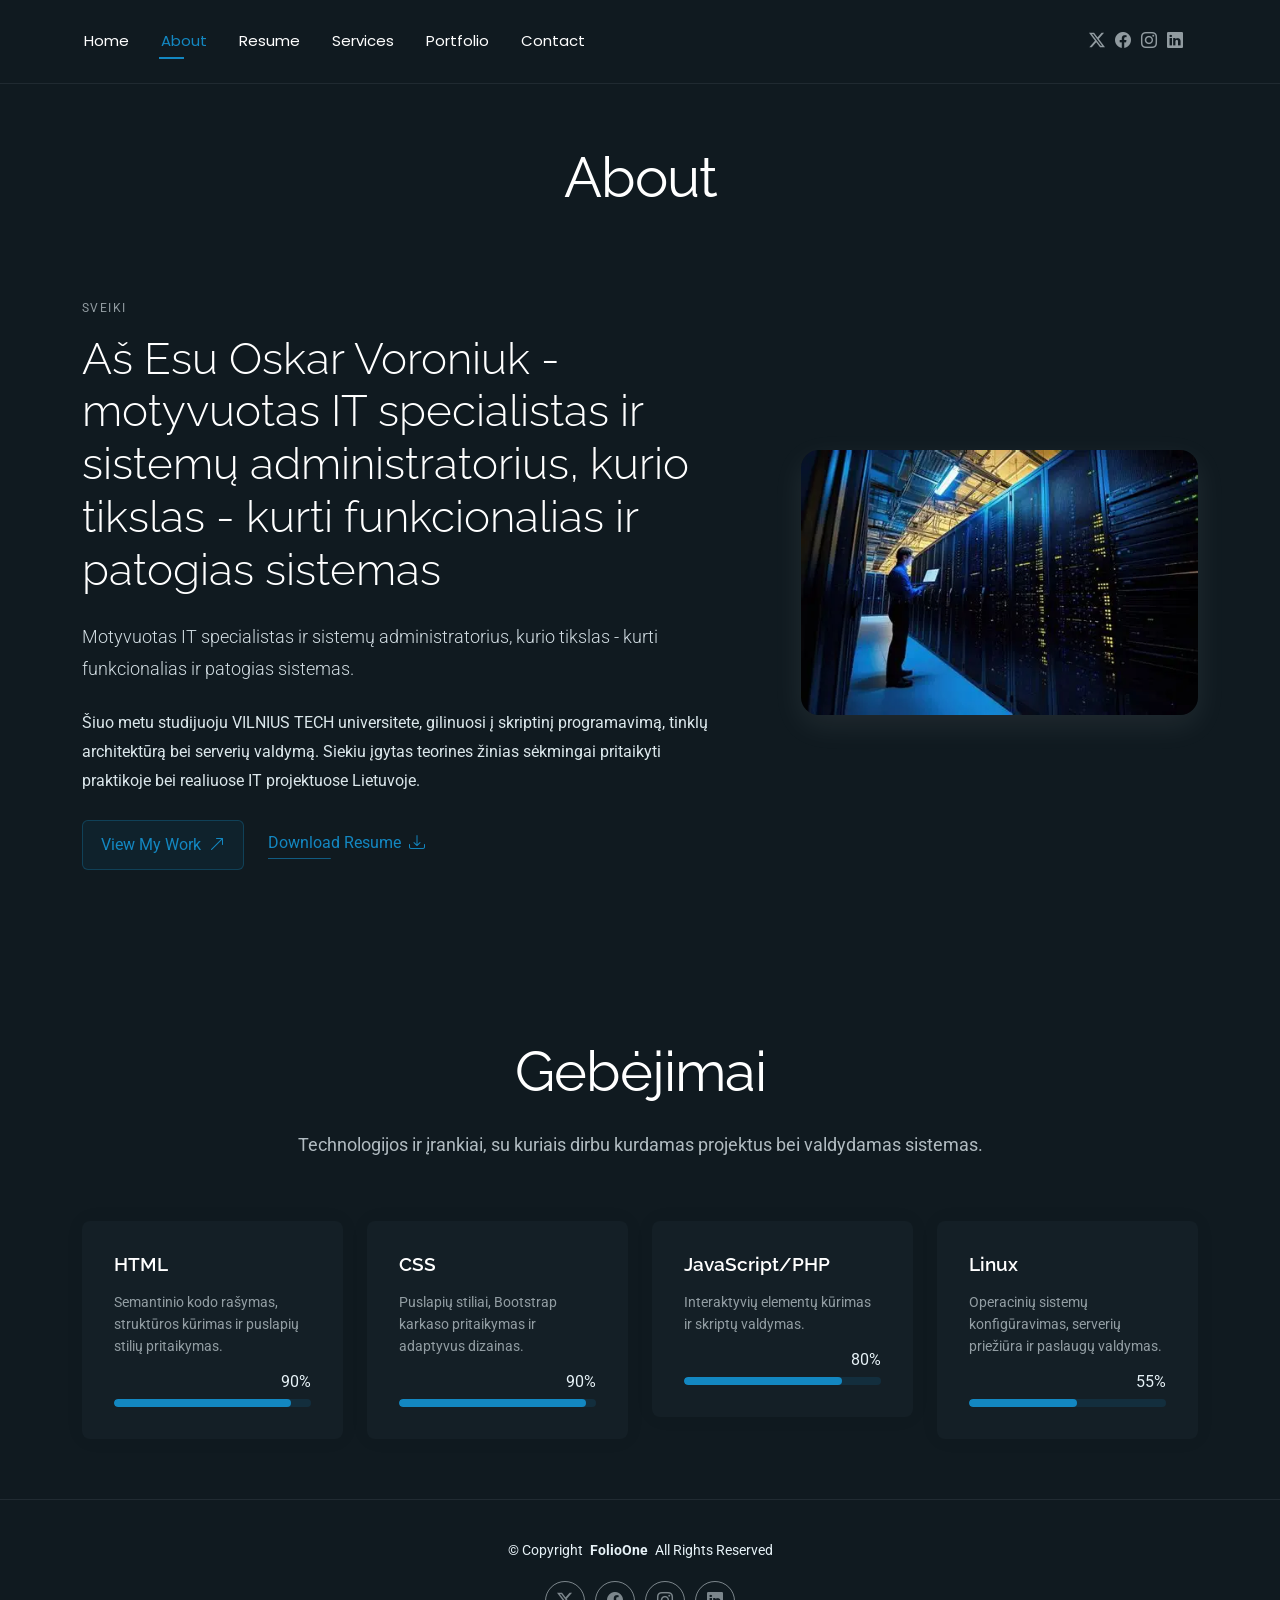
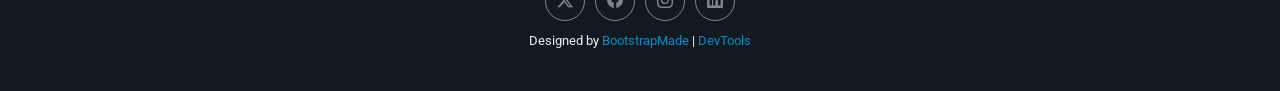
==== commit aee84a96: "Update about.html update" ====
--- a/about.html
+++ b/about.html
@@ -1,5 +1,5 @@
 <!DOCTYPE html>
-<html lang="en">
+<html lang="lt">
 
 <head>
   <meta charset="utf-8">
@@ -84,13 +84,13 @@
         <div class="row align-items-center justify-content-between gy-5 mb-5">
           <div class="col-lg-7" data-aos="fade-right" data-aos-delay="150">
             <div class="intro-content">
-              <span class="eyebrow">Hello there</span>
-              <h2 class="headline">Hi, I'm Brandon - a calm-minded creative developer crafting serene digital journeys</h2>
+              <span class="eyebrow">Sveiki</span>
+              <h2 class="headline">Aš Esu Oskar Voroniuk - motyvuotas IT specialistas ir sistemų administratorius, kurio tikslas - kurti funkcionalias ir patogias sistemas</h2>
               <p class="lead">
-                Lorem ipsum dolor sit amet, consectetur adipiscing elit. Pellentesque habitant morbi tristique senectus et netus. Sed interdum, nunc non feugiat tempor, orci lorem luctus ligula, vitae rutrum nisl lorem non nulla.
+                Motyvuotas IT specialistas ir sistemų administratorius, kurio tikslas - kurti funkcionalias ir patogias sistemas.
               </p>
               <p>
-                Integer posuere lacus in mi fringilla, eget luctus risus pulvinar. Curabitur a arcu a nisl tempus sagittis. Aenean varius, tortor sed porttitor dictum, augue eros viverra lectus, at efficitur magna lacus in risus.
+                Šiuo metu studijuoju VILNIUS TECH universitete, gilinuosi į skriptinį programavimą, tinklų architektūrą bei serverių valdymą. Siekiu įgytas teorines žinias sėkmingai pritaikyti praktikoje bei realiuose IT projektuose Lietuvoje.
               </p>
 
               <div class="cta-group">
@@ -106,7 +106,7 @@
 
           <div class="col-lg-5" data-aos="zoom-in" data-aos-delay="250">
             <figure class="profile-figure text-center text-lg-end">
-              <img src="assets/img/profile/profile-square-11.webp" alt="Portrait of Alex" class="img-fluid profile-photo">
+              <img src="assets/img/profile/pav1.webp" alt="Oskar Voroniuk" class="img-fluid profile-photo">
             </figure>
           </div>
         </div>
@@ -119,8 +119,8 @@
 
       <!-- Section Title -->
       <div class="container section-title" data-aos="fade-up">
-        <h2>Skills</h2>
-        <p>Necessitatibus eius consequatur ex aliquid fuga eum quidem sint consectetur velit. Sed ut perspiciatis unde omnis iste natus error sit voluptatem accusantium doloremque laudantium totam rem aperiam</p>
+        <h2>Gebėjimai</h2>
+        <p>Technologijos ir įrankiai, su kuriais dirbu kurdamas projektus bei valdydamas sistemas.</p>
       </div><!-- End Section Title -->
 
       <div class="container" data-aos="fade-up" data-aos-delay="100">
@@ -130,7 +130,7 @@
           <div class="col-md-6 col-lg-3" data-aos="fade-up" data-aos-delay="100">
             <div class="skill-box">
               <h3>HTML</h3>
-              <p>Sed ut perspiciatis unde omnis iste natus error sit voluptatem.</p>
+              <p>Semantinio kodo rašymas, struktūros kūrimas ir puslapių stilių pritaikymas.</p>
               <span class="text-end d-block">90%</span>
               <div class="progress">
                 <div class="progress-bar" role="progressbar" aria-valuenow="90" aria-valuemin="0" aria-valuemax="100"></div>
@@ -141,7 +141,7 @@
           <div class="col-md-6 col-lg-3" data-aos="fade-up" data-aos-delay="200">
             <div class="skill-box">
               <h3>CSS</h3>
-              <p>Nemo enim ipsam voluptatem quia voluptas sit aspernatur.</p>
+              <p>Puslapių stiliai, Bootstrap karkaso pritaikymas ir adaptyvus dizainas.</p>
               <span class="text-end d-block">90%</span>
               <div class="progress">
                 <div class="progress-bar" role="progressbar" aria-valuenow="95" aria-valuemin="0" aria-valuemax="100"></div>
@@ -151,8 +151,8 @@
 
           <div class="col-md-6 col-lg-3" data-aos="fade-up" data-aos-delay="300">
             <div class="skill-box">
-              <h3>JavaScript</h3>
-              <p>Neque porro quisquam est qui dolorem ipsum quia dolor.</p>
+              <h3>JavaScript/PHP</h3>
+              <p>Interaktyvių elementų kūrimas ir skriptų valdymas.</p>
               <span class="text-end d-block">80%</span>
               <div class="progress">
                 <div class="progress-bar" role="progressbar" aria-valuenow="80" aria-valuemin="0" aria-valuemax="100"></div>
@@ -162,8 +162,8 @@
 
           <div class="col-md-6 col-lg-3" data-aos="fade-up" data-aos-delay="400">
             <div class="skill-box">
-              <h3>Photoshop</h3>
-              <p>Quis autem vel eum iure reprehenderit qui in ea voluptate.</p>
+              <h3>Linux</h3>
+              <p>Operacinių sistemų konfigūravimas, serverių priežiūra ir paslaugų valdymas.</p>
               <span class="text-end d-block">55%</span>
               <div class="progress">
                 <div class="progress-bar" role="progressbar" aria-valuenow="55" aria-valuemin="0" aria-valuemax="100">
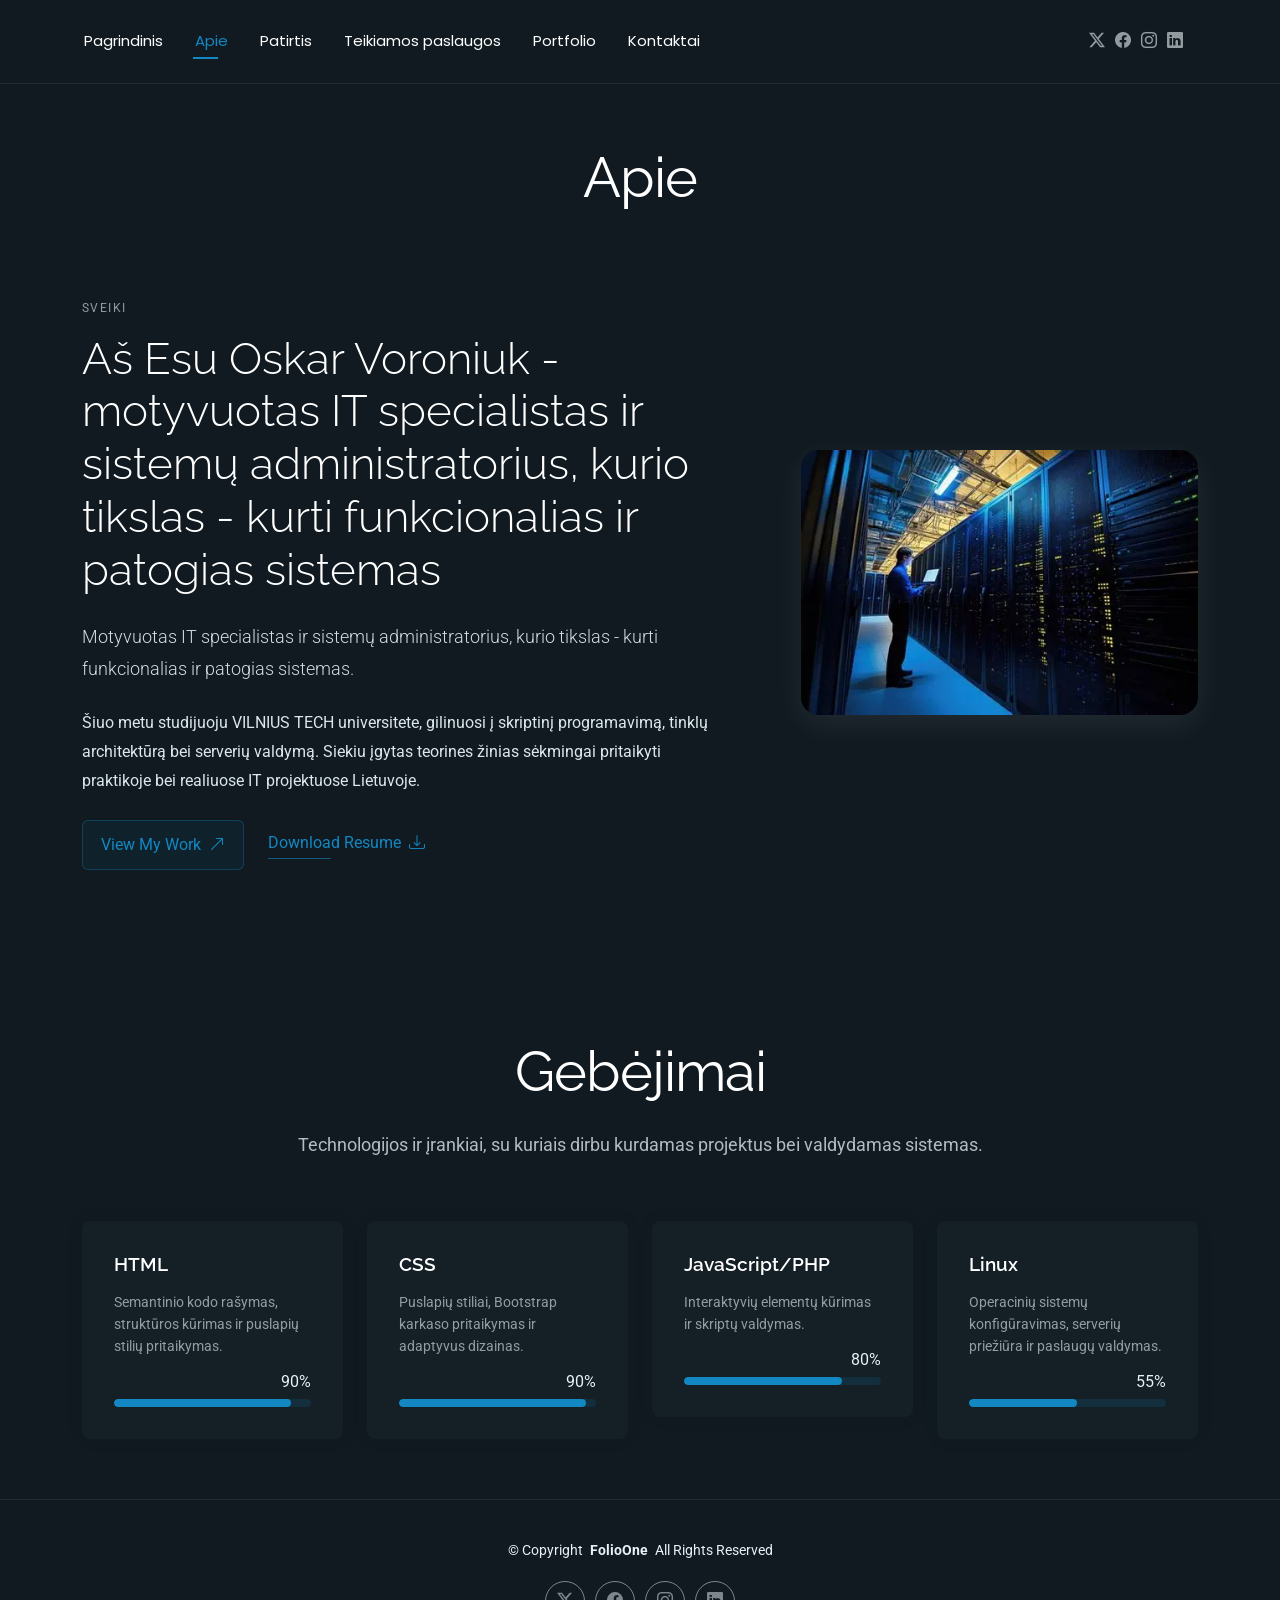
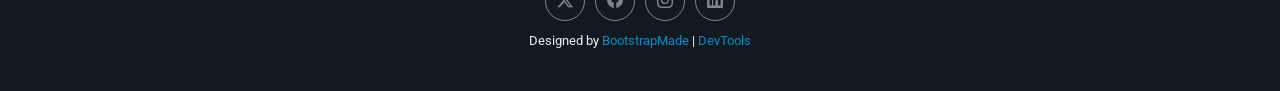
==== commit 5c6dcda1: "Update about.html" ====
--- a/about.html
+++ b/about.html
@@ -4,7 +4,7 @@
 <head>
   <meta charset="utf-8">
   <meta content="width=device-width, initial-scale=1.0" name="viewport">
-  <title>About - FolioOne Bootstrap Template</title>
+  <title>Apie</title>
   <meta name="description" content="">
   <meta name="keywords" content="">
 
@@ -48,12 +48,12 @@
 
       <nav id="navmenu" class="navmenu">
         <ul>
-          <li><a href="index.html">Home</a></li>
-          <li><a href="about.html" class="active">About</a></li>
-          <li><a href="resume.html">Resume</a></li>
-          <li><a href="services.html">Services</a></li>
+          <li><a href="index.html">Pagrindinis</a></li>
+          <li><a href="about.html" class="active">Apie</a></li>
+          <li><a href="resume.html">Patirtis</a></li>
+          <li><a href="services.html">Teikiamos paslaugos</a></li>
           <li><a href="portfolio.html">Portfolio</a></li>
-          <li><a href="contact.html">Contact</a></li>
+          <li><a href="contact.html">Kontaktai</a></li>
         </ul>
         <i class="mobile-nav-toggle d-xl-none bi bi-list"></i>
       </nav>
@@ -75,7 +75,7 @@
 
       <!-- Section Title -->
       <div class="container section-title" data-aos="fade-up">
-        <h2>About</h2>
+        <h2>Apie</h2>
       </div><!-- End Section Title -->
 
       <div class="container" data-aos="fade-up" data-aos-delay="100">
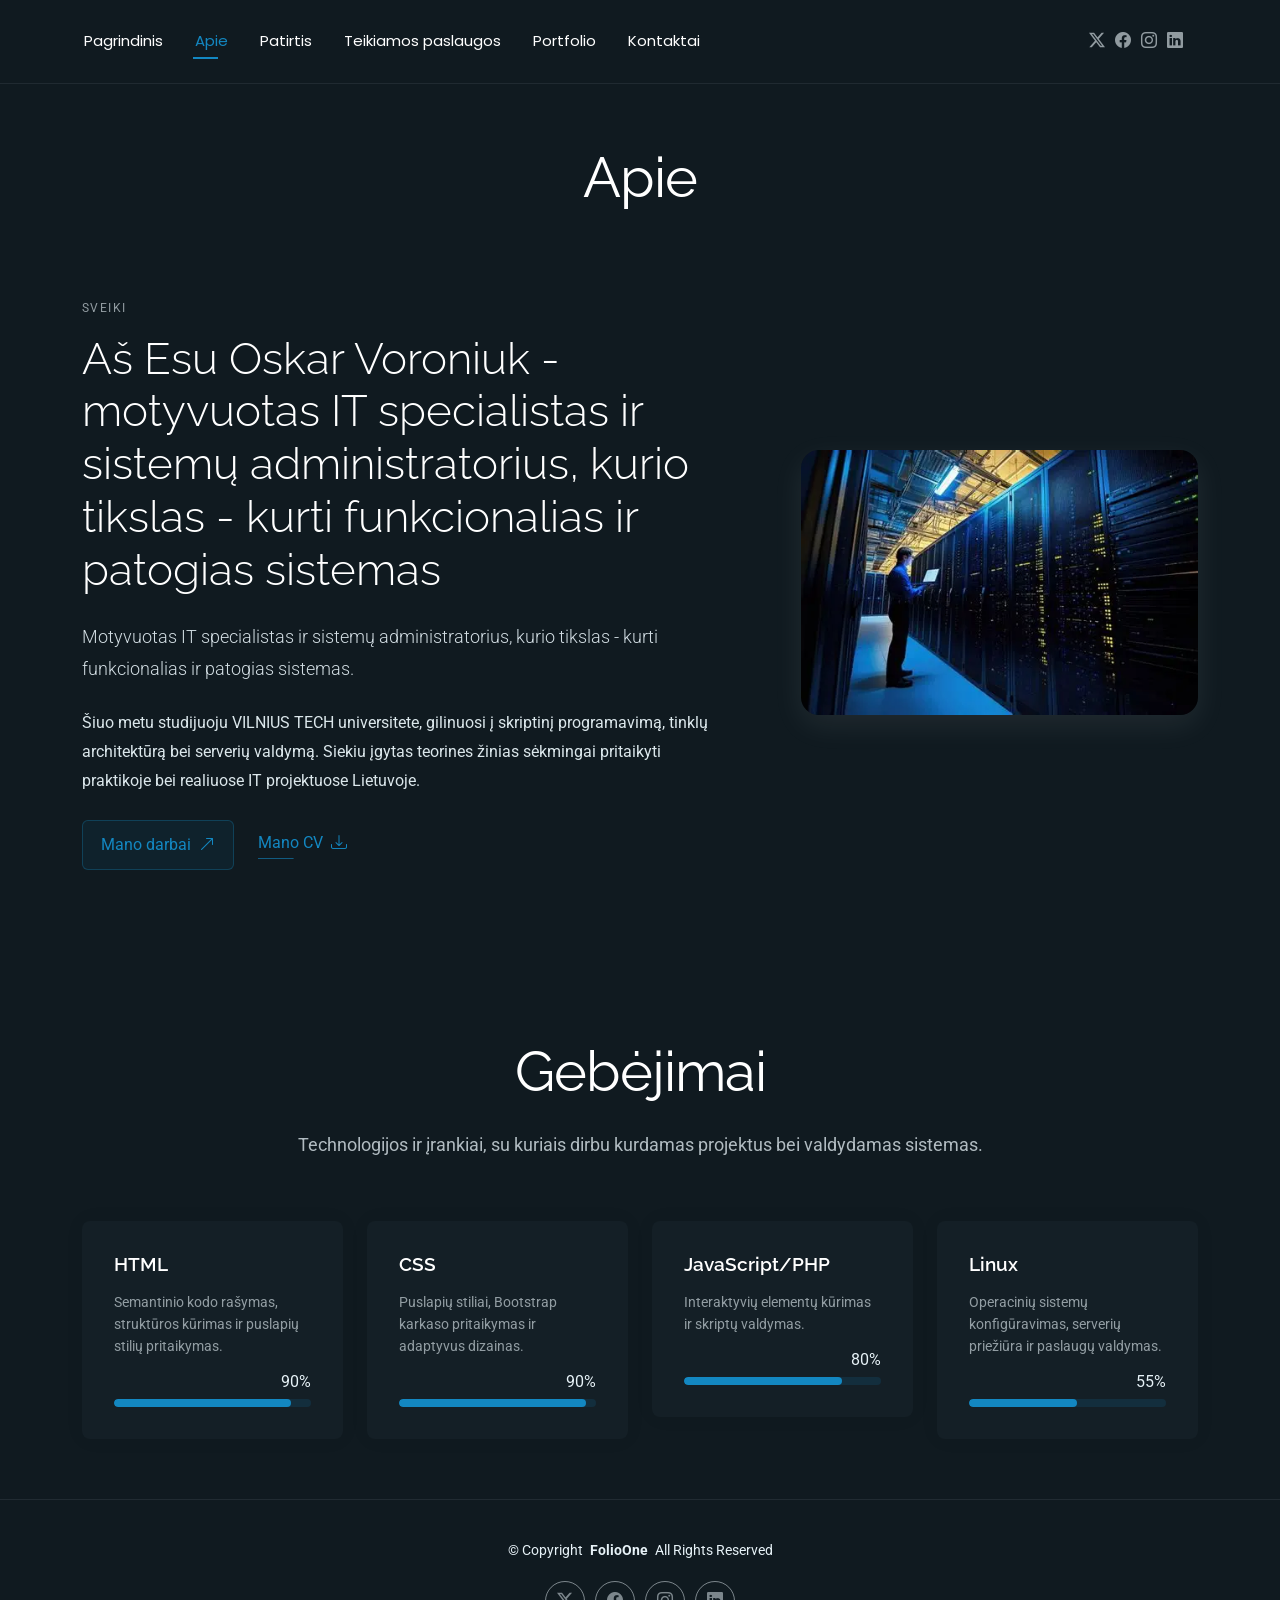
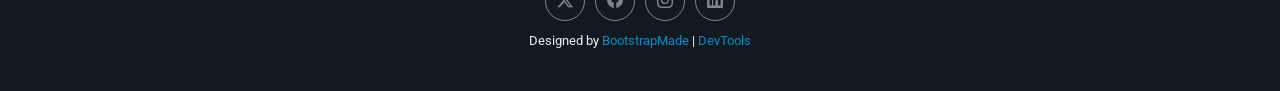
==== commit 182faacd: "Update about.html" ====
--- a/about.html
+++ b/about.html
@@ -95,10 +95,10 @@
 
               <div class="cta-group">
                 <a href="#portfolio" class="btn-ghost">
-                  View My Work <i class="bi bi-arrow-up-right"></i>
+                  Mano darbai <i class="bi bi-arrow-up-right"></i>
                 </a>
                 <a href="#" class="link-underline">
-                  Download Resume <i class="bi bi-download"></i>
+                  Mano CV <i class="bi bi-download"></i>
                 </a>
               </div>
             </div>
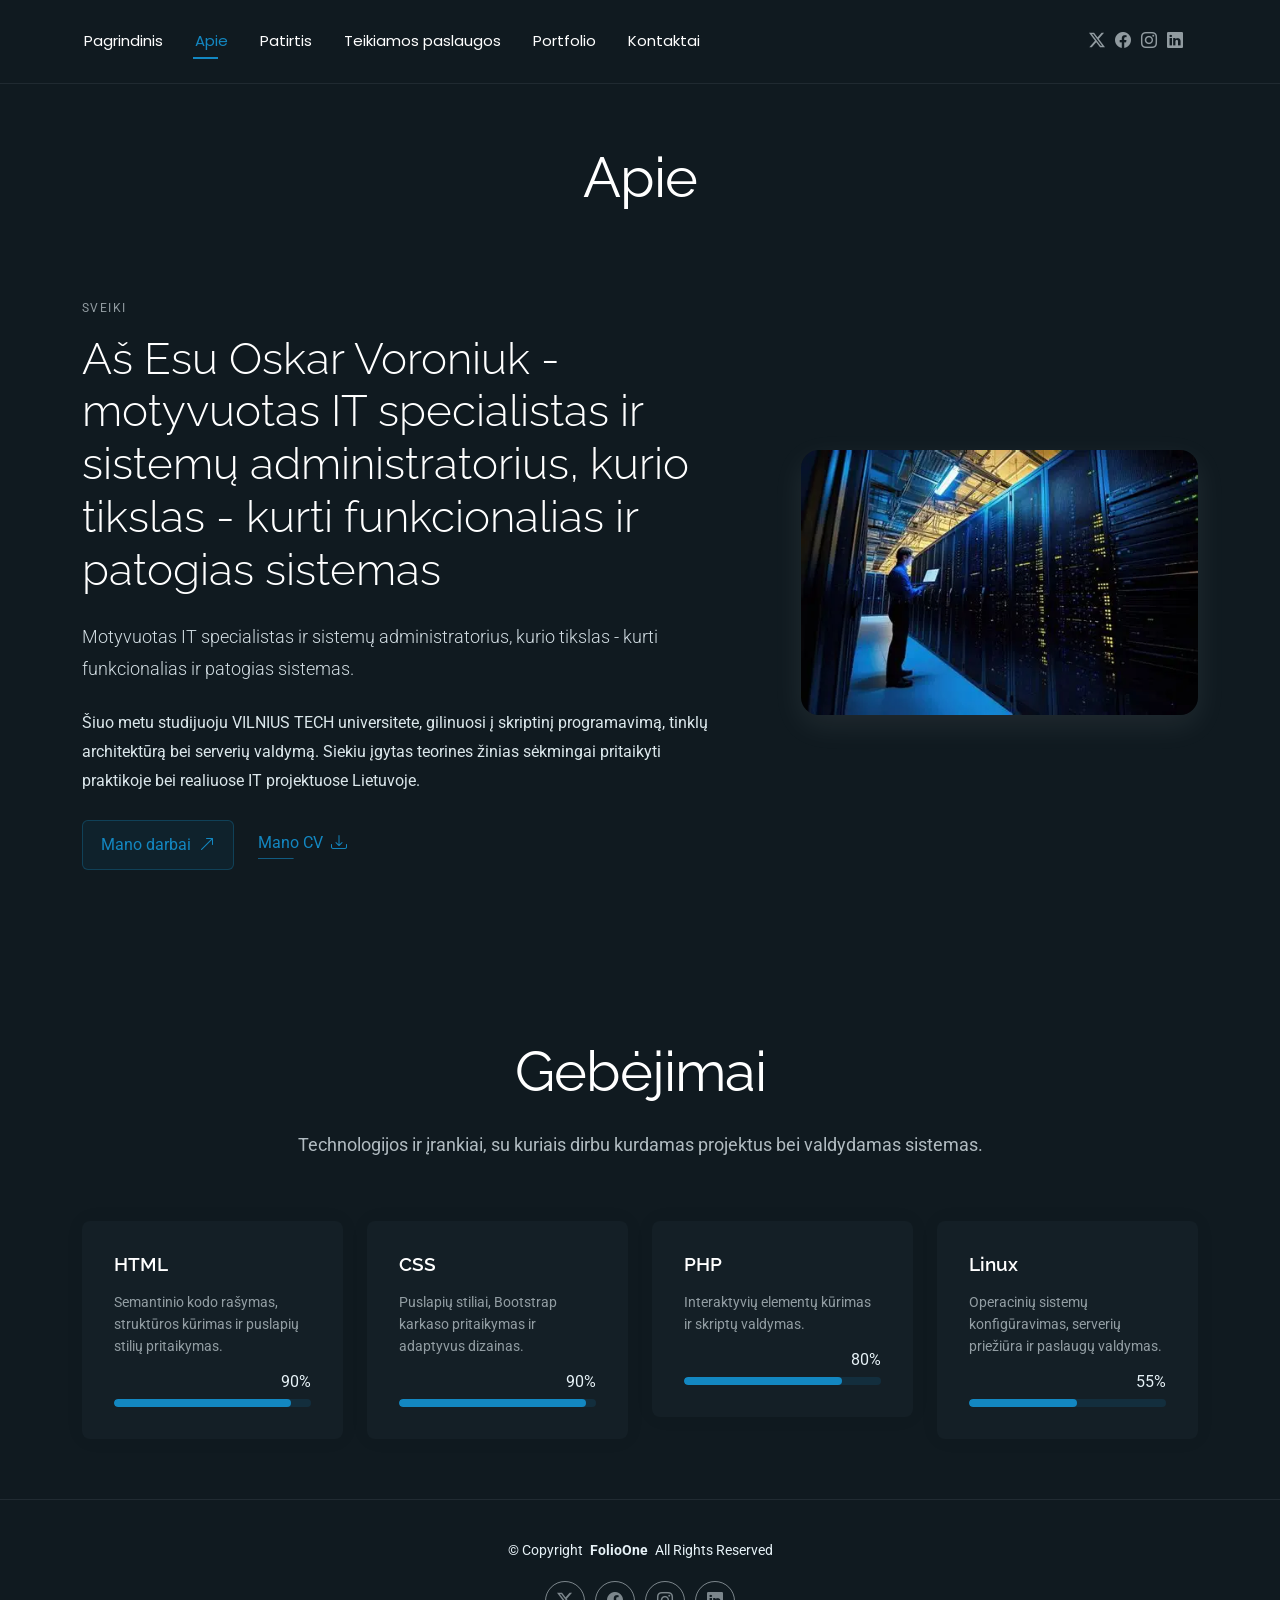
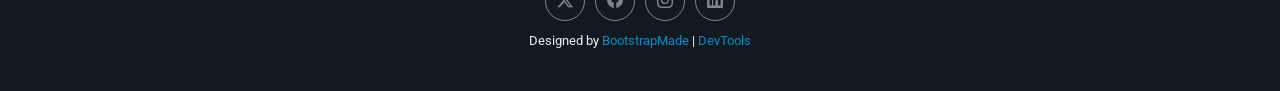
==== commit 8a6c695b: "Update about.html" ====
--- a/about.html
+++ b/about.html
@@ -151,7 +151,7 @@
 
           <div class="col-md-6 col-lg-3" data-aos="fade-up" data-aos-delay="300">
             <div class="skill-box">
-              <h3>JavaScript/PHP</h3>
+              <h3>PHP</h3>
               <p>Interaktyvių elementų kūrimas ir skriptų valdymas.</p>
               <span class="text-end d-block">80%</span>
               <div class="progress">
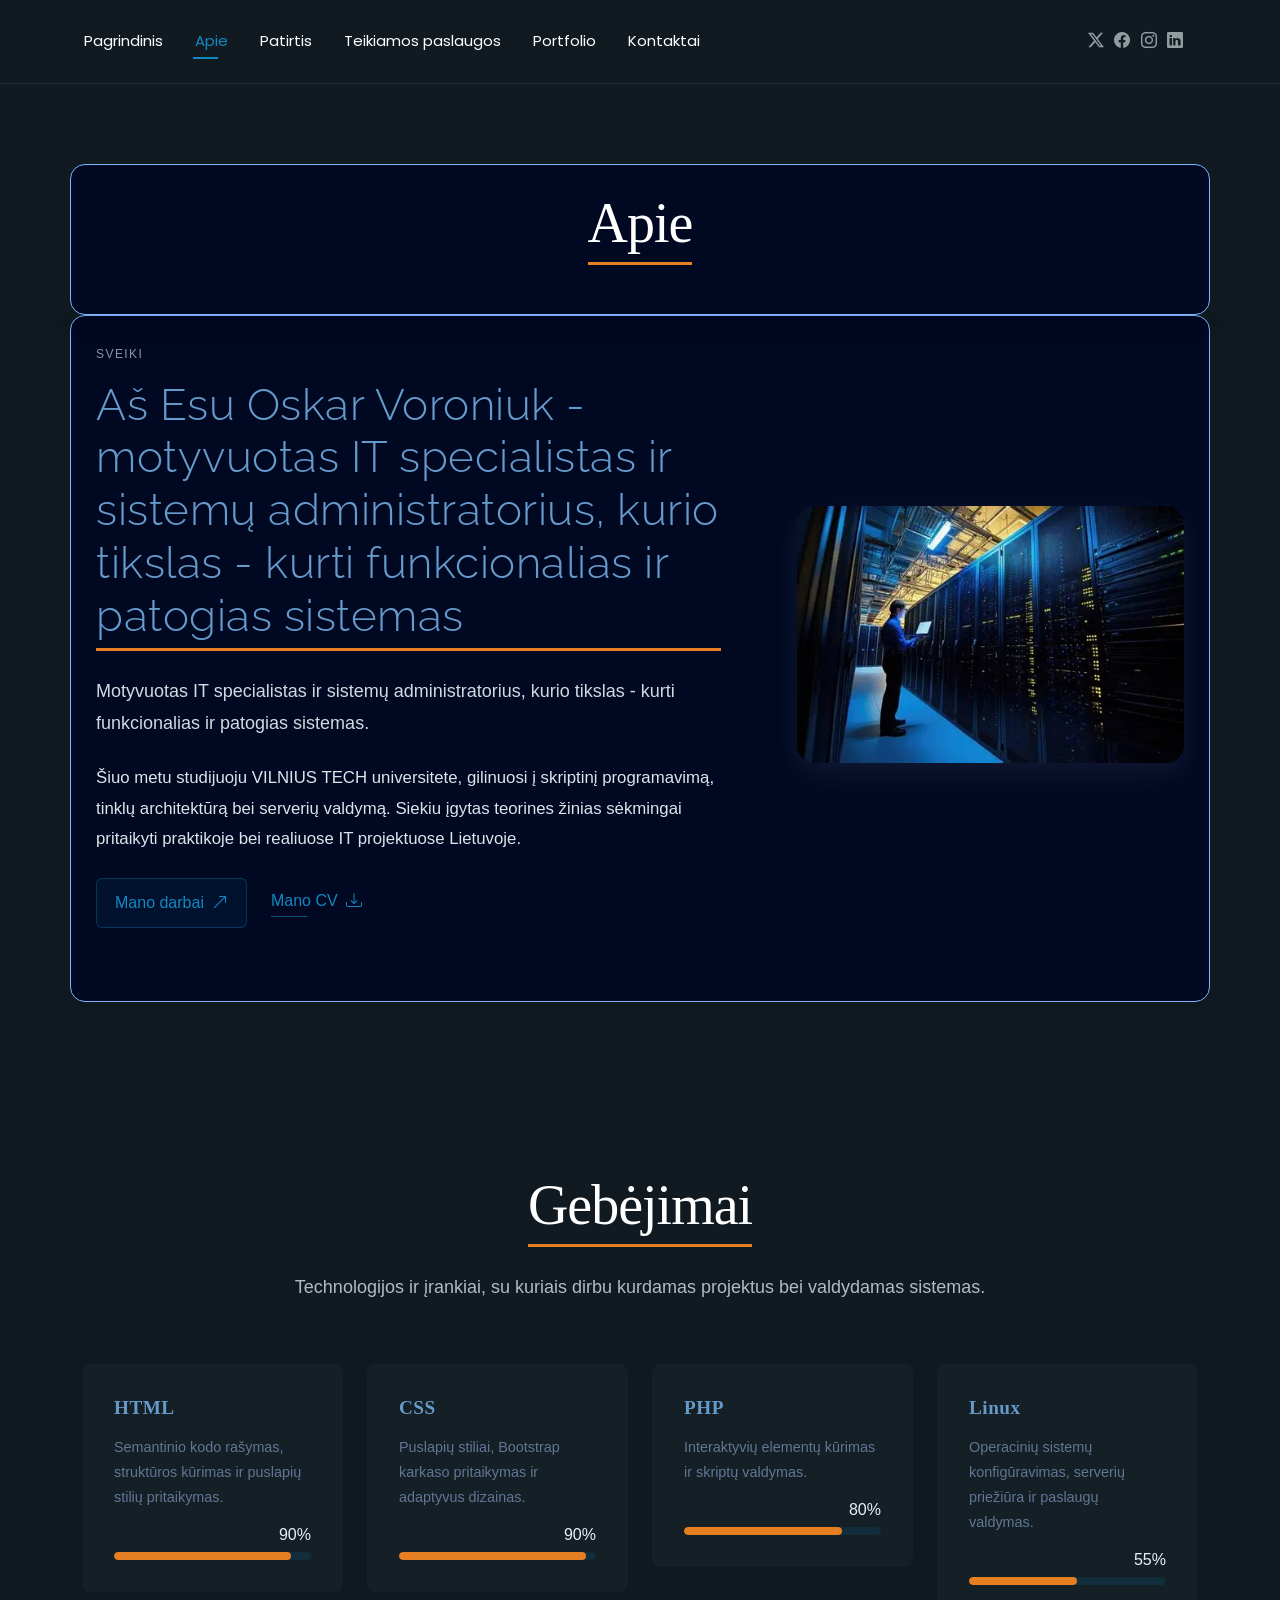
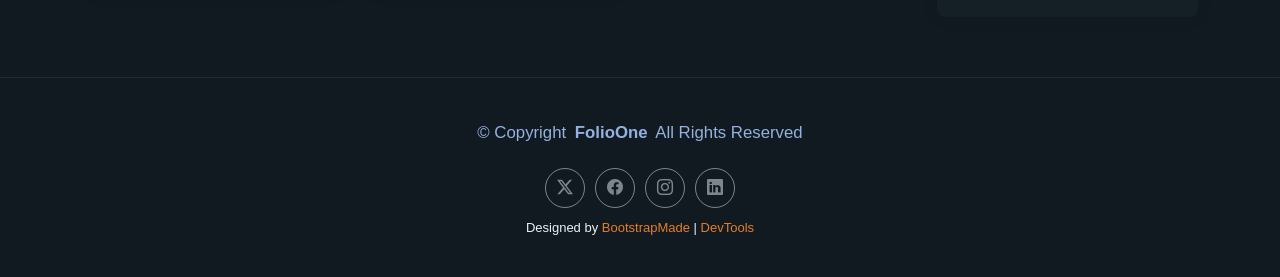
==== commit f03a3d95: "update" ====
--- a/about.html
+++ b/about.html
@@ -26,6 +26,7 @@
 
   <!-- Main CSS File -->
   <link href="assets/css/main.css" rel="stylesheet">
+  <link href="assets/css/custom.css" rel="stylesheet">
 
   <!-- =======================================================
   * Template Name: FolioOne
--- a/assets/css/custom.css
+++ b/assets/css/custom.css
@@ -0,0 +1,243 @@
+/* =========================================
+   2. ŠRIFTAI (TYPOGRAPHY)
+   ========================================= */
+/* a. Pakeista pagrindinė svetainės šriftų šeima */
+body {
+  font-family: 'Segoe UI', Tahoma, Geneva, Verdana, sans-serif;
+  color: #9fc8f1;
+}
+
+/* b. Atnaujinti antraščių stiliai */
+h1, h2, h3, h4, h5, h6 {
+  font-family: 'Georgia', serif;
+  color: #669aca;
+  font-weight: 700;
+  letter-spacing: 0.5px;
+}
+
+h1 {
+  font-size: 3rem;
+  text-transform: uppercase;
+}
+
+h2 {
+  font-size: 2.2rem;
+  border-bottom: 3px solid #e67e22;
+  display: inline-block;
+  padding-bottom: 5px;
+}
+
+/* c. Atnaujintas pastraipų stilius */
+p {
+  font-size: 1.05rem;
+  line-height: 1.75;
+  color: #95b1e0;
+}
+
+
+/* =========================================
+   3. MYGTUKAI IR NUORODOS
+   ========================================= */
+/* a. Mygtukai ir jų pseudo-klasės */
+button, .btn {
+  background-color: #e67e22;
+  color: #ffffff;
+  border: 2px solid #e67e22;
+  padding: 10px 24px;
+  border-radius: 30px;
+  font-weight: 600;
+  transition: all 0.3s ease;
+}
+
+button:hover, .btn:hover {
+  background-color: transparent;
+  color: #e67e22;
+  cursor: pointer;
+}
+
+button:active, .btn:active {
+  transform: scale(0.96);
+  background-color: #d35400;
+  color: #ffffff;
+}
+
+/* b. Nuorodos */
+a {
+  color: #e67e22;
+  text-decoration: none;
+  transition: color 0.2s ease;
+}
+
+a:hover {
+  color: #b9580c;
+  text-decoration: underline;
+}
+
+
+/* =========================================
+   4. ELEMENTŲ IŠDĖSTYMAS IR TURINIO BLOKAI
+   ========================================= */
+/* a. Tarpų (Margin ir Padding) pakeitimas sekcijose 
+   Pastaba: pasitikrinkite sekcijų ID savo HTML faile (pvz., #about, #resume, #portfolio) */
+#about, #resume, #portfolio {
+  padding-top: 80px;
+  padding-bottom: 80px;
+  margin-bottom: 30px;
+}
+
+/* b. Turinį talpinančių blokų išvaizdos patobulinimas */
+#about .container, 
+#resume .resume-item, 
+#portfolio .portfolio-wrap {
+  background-color: #000822;
+  border: 1px solid #7db5ff;
+  border-radius: 15px;
+  padding: 25px;
+  box-shadow: 0 10px 25px rgba(0, 0, 0, 0.08);
+}
+
+
+/* =========================================
+   5. 2 PASIRINKTŲ KOMPONENTŲ STILIAI
+   ========================================= */
+/* 1-as komponentas: Progreso juostos (Progress Bar) */
+.progress {
+  height: 14px;
+  background-color: #edf2f7;
+  border-radius: 10px;
+  overflow: hidden;
+  box-shadow: inset 0 1px 3px rgba(0, 0, 0, 0.1);
+}
+
+.progress-bar {
+  background-color: #e67e22 !important;
+  border-radius: 10px;
+}
+
+/* 2-as komponentas: Mygtukas „Į viršų“ (Scroll Top) */
+.scroll-top {
+  background-color: #1a252f !important;
+  border: 2px solid #e67e22;
+  border-radius: 50%;
+  width: 48px;
+  height: 48px;
+  box-shadow: 0 4px 12px rgba(230, 126, 34, 0.4);
+}
+
+.scroll-top:hover {
+  background-color: #e67e22 !important;
+}
+/* =========================================
+   PAPILDOMA UŽDUOTIS: SĄRAŠAI IR LENTELĖ
+   ========================================= */
+
+/* 1. DVIEJŲ SĄRAŠŲ STILIAI
+   Pastaba: jei šablono meniu susigadina, prieš ul ir ol prirašykite 
+   savo sekcijos ID (pvz., #resume ul, #resume ol) */
+
+/* a. Nenumeruotas sąrašas (<ul>) su CSS pseudo-elementu ::before */
+section ul {
+  list-style: none;
+  padding-left: 0;
+}
+
+section ul li {
+  position: relative;
+  padding-left: 25px;
+  margin-bottom: 8px;
+}
+
+section ul li::before {
+  content: "▸"; /* Galite pakeisti į "✔", "★" ar pan. */
+  position: absolute;
+  left: 0;
+  color: #e67e22;
+  font-weight: bold;
+  font-size: 1.2rem;
+}
+
+/* a. Numeruotas sąrašas (<ol>) su CSS skaitikliais (Counters) */
+section ol {
+  list-style: none;
+  counter-reset: mano-skaitiklis;
+  padding-left: 0;
+}
+
+section ol li {
+  counter-increment: mano-skaitiklis;
+  margin-bottom: 10px;
+  padding-left: 35px;
+  position: relative;
+}
+
+section ol li::before {
+  content: counter(mano-skaitiklis) ".";
+  position: absolute;
+  left: 0;
+  width: 24px;
+  height: 24px;
+  background-color: #070047;
+  color: #fbfbff;
+  border-radius: 50%;
+  text-align: center;
+  line-height: 24px;
+  font-size: 0.85rem;
+  font-weight: bold;
+}
+
+/* b. Atskiras stilius įdėtiniam sąrašui (Nested List) */
+section ul ul, 
+section ol ul, 
+section ul ol, 
+section ol ol {
+  margin-top: 8px;
+  margin-left: 15px;
+  padding-left: 15px;
+  border-left: 2px dashed #5f9ae2;
+}
+
+section ul ul li::before {
+  content: "◦";
+  color: #2c3e50;
+}
+
+
+/* 2. LENTELĖS STILIAI (<table>) */
+table {
+  width: 100%;
+  border-collapse: collapse;
+  margin: 25px 0;
+  font-size: 1rem;
+  box-shadow: 0 5px 15px rgba(0, 0, 0, 0.08);
+  border-radius: 8px;
+  overflow: hidden;
+}
+
+/* a. Antraštinės eilutės (<th>) stilius */
+table thead tr,
+table th {
+  background-color: #1a252f;
+  color: #ffffff;
+  font-weight: 700;
+  text-transform: uppercase;
+  letter-spacing: 0.5px;
+}
+
+/* c. Vienodi vidiniai tarpai (Cell Padding) ir lygiavimas centre */
+table th,
+table td {
+  padding: 14px 18px;
+  text-align: center;
+  border-bottom: 1px solid #e2e8f0;
+}
+
+/* b. „Zebra“ stilius (kas antra eilutė kitokia) */
+table tbody tr:nth-of-type(even) {
+  background-color: #1789fc;
+}
+
+/* b. Eilutės :hover efektas užvedus pelę */
+table tbody tr:hover {
+  background-color: #070047;
+  transition: background-color 0.2s ease;
+}
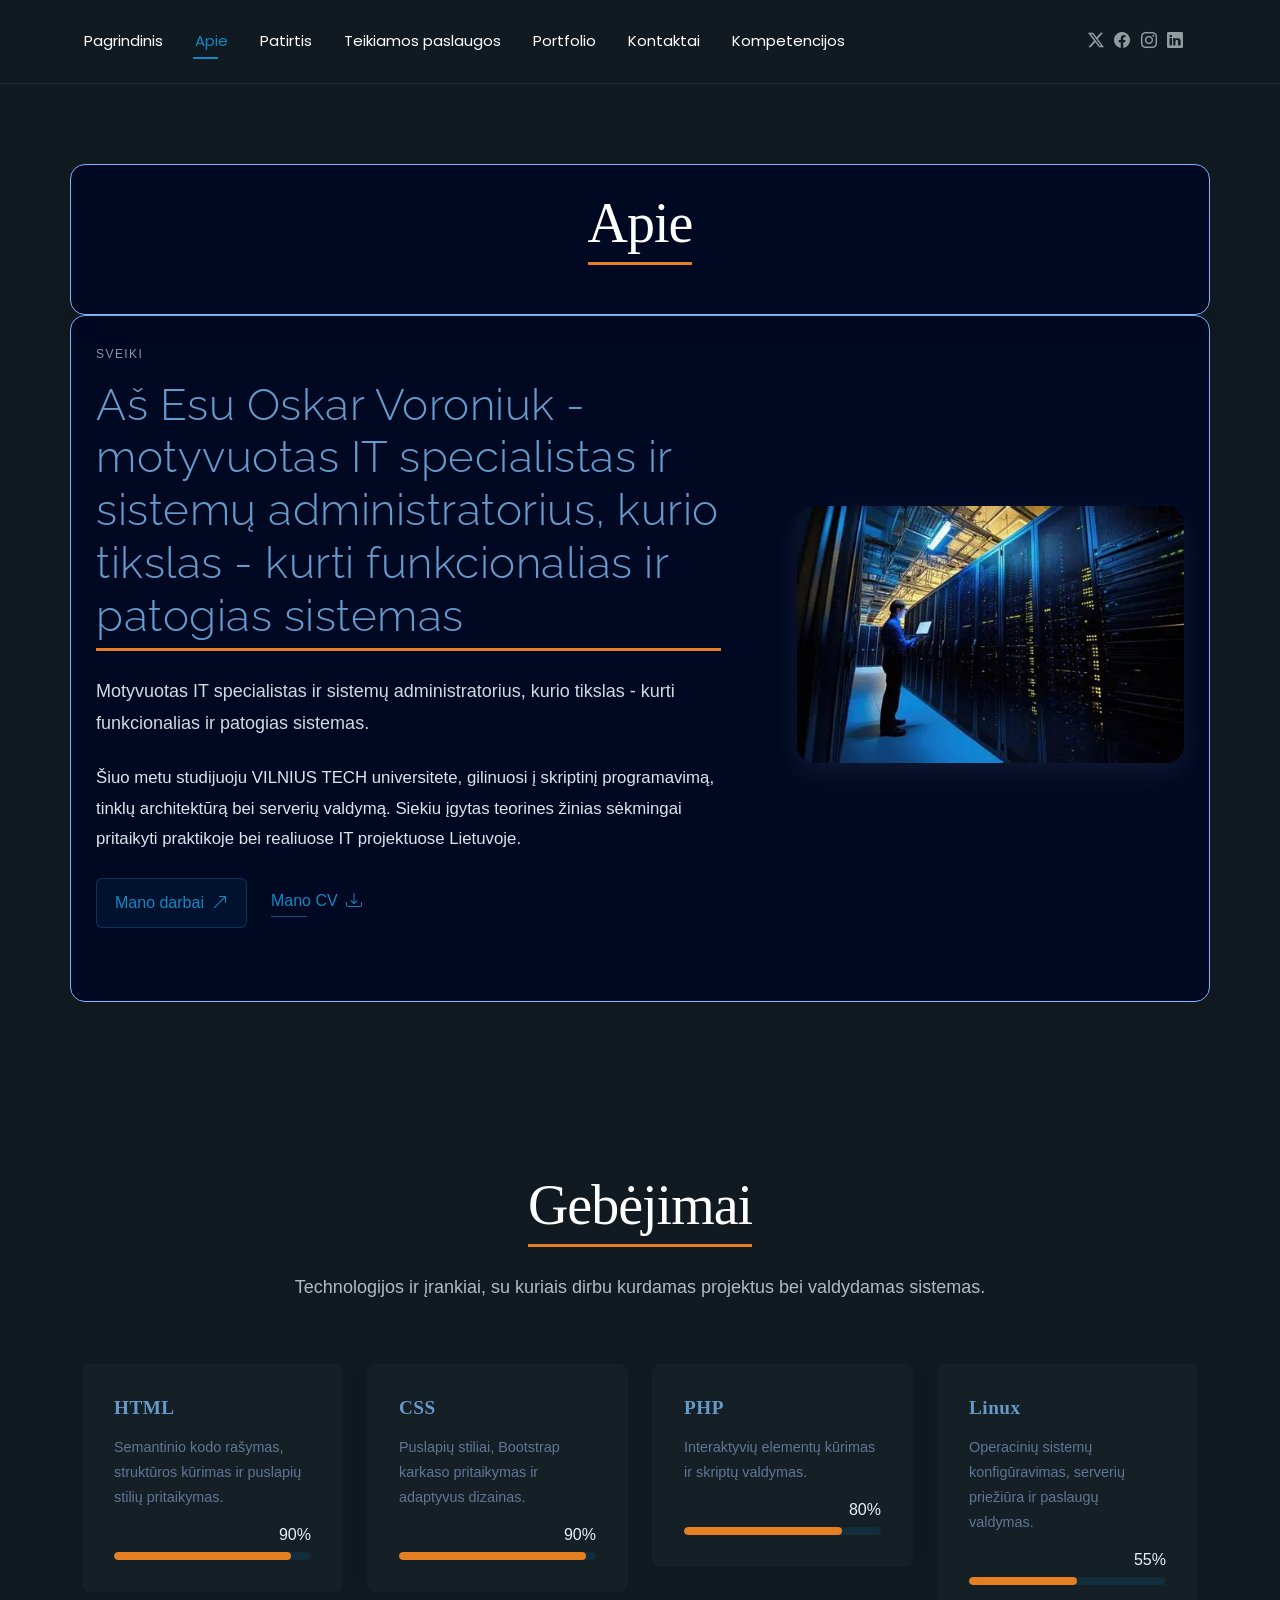
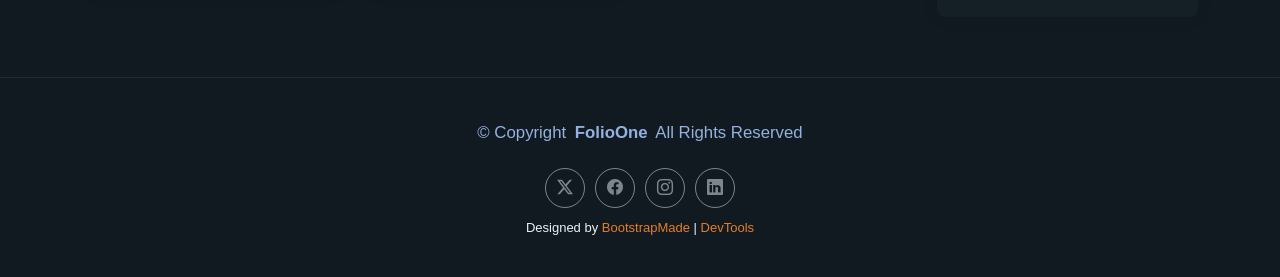
==== commit 8666d4ed: "update" ====
--- a/about.html
+++ b/about.html
@@ -55,6 +55,7 @@
           <li><a href="services.html">Teikiamos paslaugos</a></li>
           <li><a href="portfolio.html">Portfolio</a></li>
           <li><a href="contact.html">Kontaktai</a></li>
+          <li><a href="kompetencijos.html">Kompetencijos</a></li>
         </ul>
         <i class="mobile-nav-toggle d-xl-none bi bi-list"></i>
       </nav>
--- a/assets/css/custom.css
+++ b/assets/css/custom.css
@@ -233,11 +233,242 @@
 
 /* b. „Zebra“ stilius (kas antra eilutė kitokia) */
 table tbody tr:nth-of-type(even) {
-  background-color: #1789fc;
+  background-color: #070047;
 }
 
 /* b. Eilutės :hover efektas užvedus pelę */
 table tbody tr:hover {
-  background-color: #070047;
+  background-color: #0603ad;
   transition: background-color 0.2s ease;
 }
+
+/* ====================
+   KOMPETENCIJŲ MODULIS 
+   ==================== */
+
+.competence-wrapper {
+  background-color: #080d1a;
+  border: 1px solid #1a263e;
+  border-radius: 14px;
+  padding: 30px;
+  margin-top: 20px;
+}
+
+/* Viršutinė dalis: kortelės + progresas */
+.dashboard-top {
+  display: grid;
+  grid-template-columns: 1fr 1fr;
+  gap: 25px;
+  margin-bottom: 35px;
+}
+
+@media (max-width: 991px) {
+  .dashboard-top {
+    grid-template-columns: 1fr;
+  }
+}
+
+.level-cards {
+  display: grid;
+  grid-template-columns: repeat(3, 1fr);
+  gap: 15px;
+}
+
+@media (max-width: 576px) {
+  .level-cards {
+    grid-template-columns: 1fr;
+  }
+}
+
+.info-box {
+  background-color: #101829;
+  border: 1px solid #1e2d4a;
+  border-radius: 10px;
+  padding: 18px 12px;
+  display: flex;
+  flex-direction: column;
+  align-items: center;
+  justify-content: center;
+  text-align: center;
+  gap: 10px;
+}
+
+.box-icon {
+  width: 44px;
+  height: 44px;
+  border-radius: 50%;
+  display: flex;
+  align-items: center;
+  justify-content: center;
+  font-size: 1.25rem;
+}
+
+.orange-glow { background: rgba(245, 158, 11, 0.15); color: #f59e0b; }
+.blue-glow { background: rgba(29, 161, 242, 0.15); color: #1da1f2; }
+.green-glow { background: rgba(16, 185, 129, 0.15); color: #10b981; }
+
+.info-box small {
+  display: block;
+  font-size: 0.8rem;
+  color: #8b9bb4;
+  margin-bottom: 2px;
+}
+
+.info-box strong {
+  font-size: 1.15rem;
+  color: #ffffff;
+}
+
+/* Progreso ir mini statistikos blokas */
+.progress-stats-box {
+  background-color: #101829;
+  border: 1px solid #1e2d4a;
+  border-radius: 10px;
+  padding: 20px;
+  display: flex;
+  flex-direction: column;
+  justify-content: space-between;
+}
+
+.progress-info {
+  display: flex;
+  justify-content: space-between;
+  font-size: 0.9rem;
+  color: #cbd5e1;
+  margin-bottom: 10px;
+}
+
+.xp-percent {
+  color: #f59e0b;
+  font-weight: 700;
+}
+
+.custom-progress-bar {
+  width: 100%;
+  height: 12px;
+  background-color: #080d1a;
+  border-radius: 6px;
+  overflow: hidden;
+  margin-bottom: 18px;
+}
+
+.custom-progress-fill {
+  height: 100%;
+  background: linear-gradient(90deg, #f59e0b, #fbbf24);
+  border-radius: 6px;
+}
+
+.mini-stats-row {
+  display: flex;
+  justify-content: space-between;
+  flex-wrap: wrap;
+  gap: 10px;
+  padding-top: 12px;
+  border-top: 1px solid #1e2d4a;
+  font-size: 0.85rem;
+  color: #94a3b8;
+}
+
+.mini-stats-row i {
+  color: #1da1f2;
+  margin-right: 4px;
+}
+
+.mini-stats-row b {
+  color: #ffffff;
+}
+
+/* Kanban lenta */
+.skill-board {
+  display: grid;
+  grid-template-columns: repeat(auto-fit, minmax(300px, 1fr));
+  gap: 20px;
+}
+
+.board-column {
+  background-color: #0c1322;
+  border: 1px solid #1a263e;
+  border-radius: 10px;
+  padding: 18px;
+}
+
+.column-head {
+  display: flex;
+  align-items: center;
+  gap: 10px;
+  padding-bottom: 12px;
+  margin-bottom: 15px;
+  border-bottom: 1px solid #1e2d4a;
+}
+
+.column-head h3 {
+  margin: 0;
+  font-size: 1.1rem;
+  font-weight: 600;
+  color: #ffffff;
+}
+
+.dot {
+  width: 10px;
+  height: 10px;
+  border-radius: 50%;
+}
+
+.dot-orange { background-color: #f59e0b; box-shadow: 0 0 8px #f59e0b; }
+.dot-blue { background-color: #1da1f2; box-shadow: 0 0 8px #1da1f2; }
+.dot-green { background-color: #10b981; box-shadow: 0 0 8px #10b981; }
+
+.cards-list {
+  display: flex;
+  flex-direction: column;
+  gap: 12px;
+}
+
+/* Įgūdžio kortelė */
+.task-card {
+  background-color: #131d33;
+  border: 1px solid #1e2d4a;
+  border-radius: 8px;
+  padding: 14px 16px;
+  transition: transform 0.2s ease, background-color 0.2s ease;
+}
+
+.task-card:hover {
+  transform: translateY(-2px);
+  background-color: #17233d;
+}
+
+.task-top {
+  display: flex;
+  justify-content: space-between;
+  align-items: flex-start;
+  gap: 10px;
+  margin-bottom: 10px;
+}
+
+.task-title {
+  font-weight: 600;
+  font-size: 0.95rem;
+  color: #ffffff;
+}
+
+.task-xp {
+  font-size: 0.8rem;
+  font-weight: 700;
+  color: #1da1f2;
+  background-color: rgba(29, 161, 242, 0.12);
+  padding: 2px 8px;
+  border-radius: 4px;
+  white-space: nowrap;
+}
+
+.status-pill {
+  display: inline-block;
+  font-size: 0.75rem;
+  padding: 3px 8px;
+  border-radius: 4px;
+}
+
+.pill-plan { background-color: rgba(245, 158, 11, 0.12); color: #fbbf24; }
+.pill-learn { background-color: rgba(29, 161, 242, 0.12); color: #38bdf8; }
+.pill-done { background-color: rgba(16, 185, 129, 0.12); color: #34d399; }
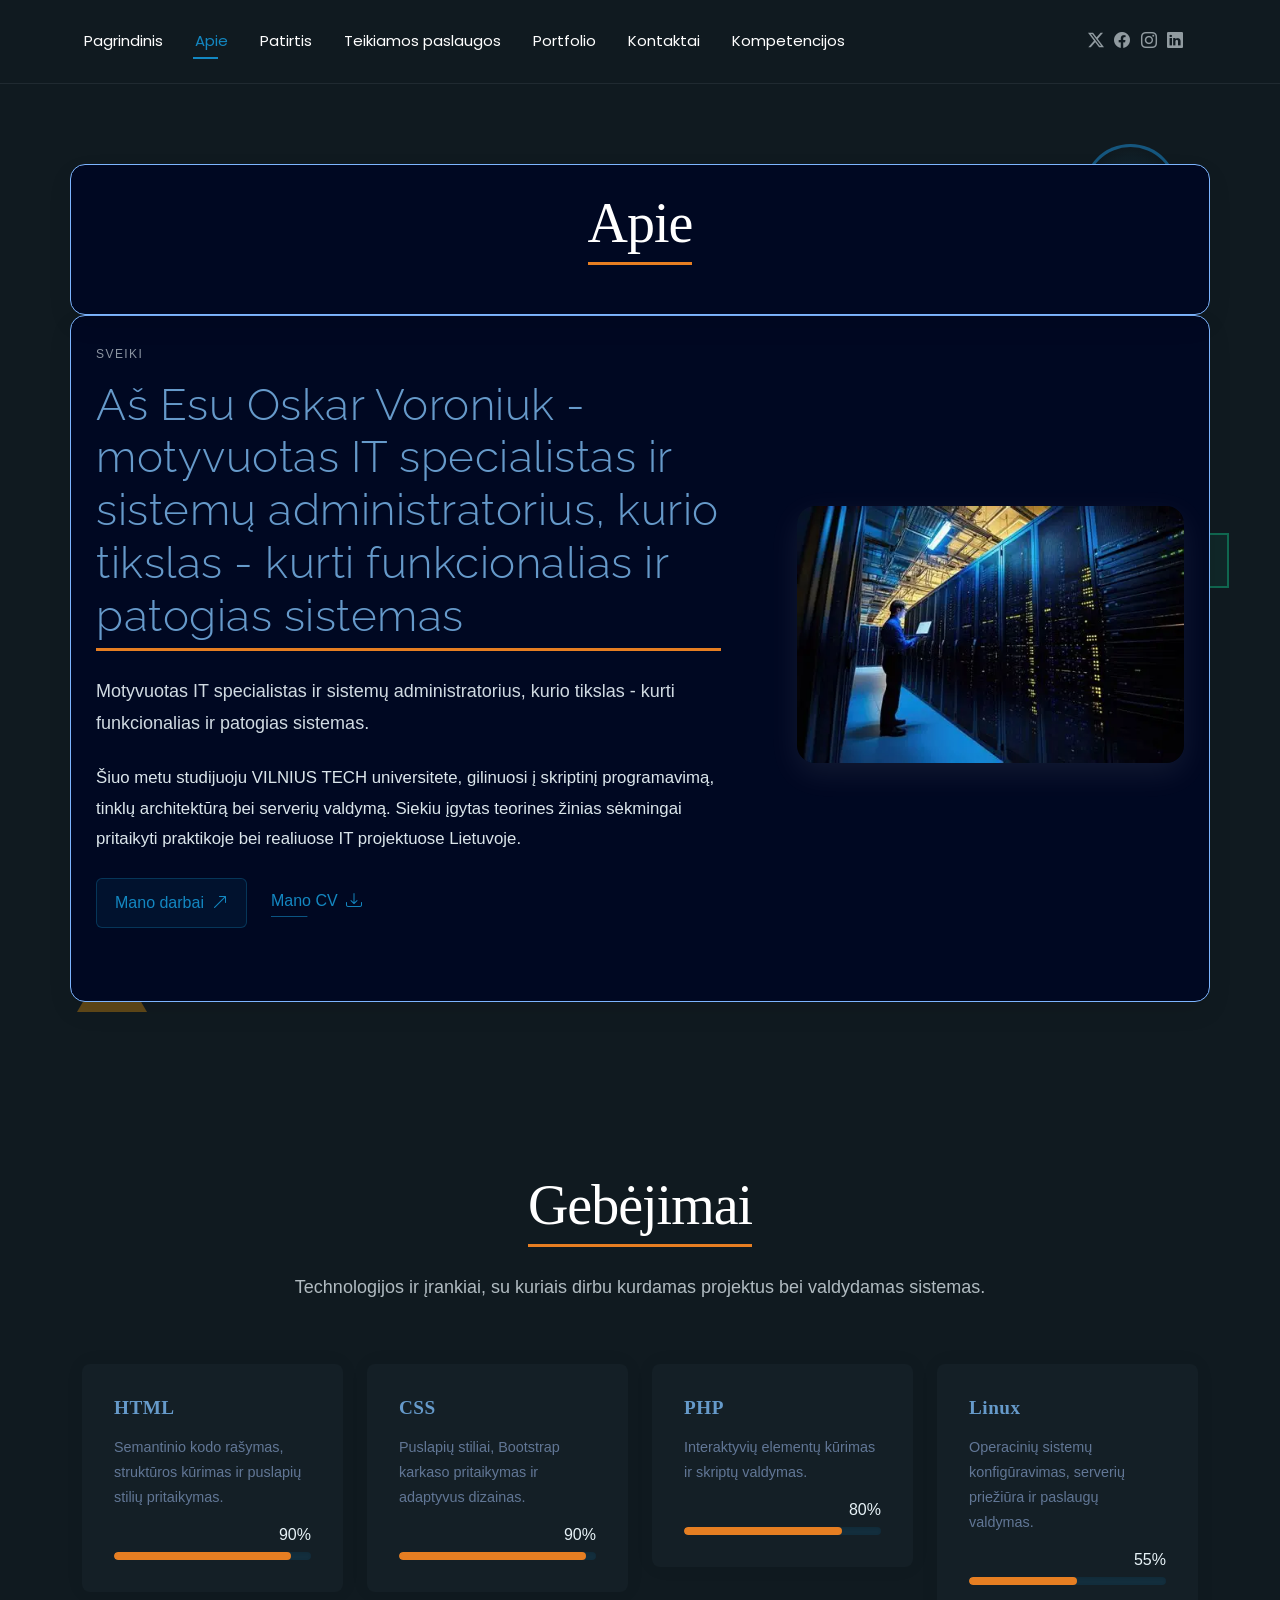
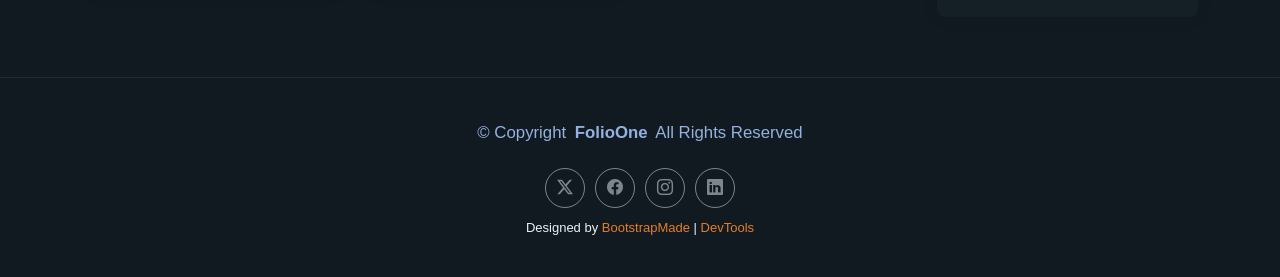
==== commit 434b90bc: "update" ====
--- a/about.html
+++ b/about.html
@@ -74,6 +74,10 @@
 
     <!-- About Section -->
     <section id="about" class="about section">
+      <div class="about-shape shape-circle"></div>
+      <div class="about-shape shape-triangle"></div>
+      <div class="about-shape shape-diamond"></div>
+
 
       <!-- Section Title -->
       <div class="container section-title" data-aos="fade-up">
--- a/assets/css/custom.css
+++ b/assets/css/custom.css
@@ -472,3 +472,123 @@
 .pill-plan { background-color: rgba(245, 158, 11, 0.12); color: #fbbf24; }
 .pill-learn { background-color: rgba(29, 161, 242, 0.12); color: #38bdf8; }
 .pill-done { background-color: rgba(16, 185, 129, 0.12); color: #34d399; }
+
+/* =========================================
+   PAPILDOMA UŽDUOTIS: ANIMACIJOS
+   ========================================= */
+
+/* 1. Animuotas gradientinis fonas „Paslaugų“ skilčiai */
+/* 1. Aiškiai matomas animuotas gradientinis fonas „Paslaugų“ skilčiai */
+/* 1. Garantuotai judantis gradientinis fonas „Paslaugų“ skilčiai */
+#services {
+  position: relative;
+  overflow: hidden;
+  background-color: #0b111e !important;
+  z-index: 1;
+}
+
+#services::before {
+  content: "";
+  position: absolute;
+  top: -50%;
+  left: -50%;
+  width: 200%;
+  height: 200%;
+  background: radial-gradient(circle at 30% 40%, rgba(29, 161, 242, 0.28), transparent 45%),
+              radial-gradient(circle at 70% 60%, rgba(245, 158, 11, 0.22), transparent 45%);
+  animation: moveGradientBg 6s ease-in-out infinite alternate !important;
+  z-index: -1;
+  pointer-events: none;
+}
+
+@keyframes moveGradientBg {
+  0% {
+    transform: translate(-10%, -10%) scale(1);
+  }
+  50% {
+    transform: translate(10%, 5%) scale(1.15);
+  }
+  100% {
+    transform: translate(-5%, 12%) scale(1.05);
+  }
+}
+
+
+
+/* =========================================
+   2. CSS FIGŪROS IR ANIMACIJOS („APIE“ SKILČIAI)
+   ========================================= */
+
+#about {
+  position: relative;
+  overflow: hidden;
+  z-index: 1;
+}
+
+.about-shape {
+  position: absolute;
+  pointer-events: none;
+  z-index: -1;
+}
+
+/* 1 figūra: Apskritimas (Plaukiojimas / Floating) */
+.shape-circle {
+  top: 60px;
+  right: 8%;
+  width: 95px;
+  height: 95px;
+  border-radius: 50%;
+  border: 3px solid rgba(29, 161, 242, 0.45);
+  background: radial-gradient(circle, rgba(29, 161, 242, 0.15), transparent 70%);
+  animation: shapeFloat 5s ease-in-out infinite alternate !important;
+}
+
+/* 2 figūra: Trikampis (Sukimasis / Rotating) */
+.shape-triangle {
+  bottom: 70px;
+  left: 6%;
+  width: 0;
+  height: 0;
+  border-left: 35px solid transparent;
+  border-right: 35px solid transparent;
+  border-bottom: 60px solid rgba(245, 158, 11, 0.35);
+  animation: shapeRotate 10s linear infinite !important;
+}
+
+/* 3 figūra: Rombas / Kvadratas (Didėjimas / Scaling) */
+.shape-diamond {
+  top: 45%;
+  right: 4%;
+  width: 55px;
+  height: 55px;
+  border: 2px solid rgba(16, 185, 129, 0.45);
+  background-color: rgba(16, 185, 129, 0.08);
+  animation: shapeScale 4s ease-in-out infinite alternate !important;
+}
+
+@keyframes shapeFloat {
+  0% {
+    transform: translate(0, 0);
+  }
+  100% {
+    transform: translate(-20px, 30px);
+  }
+}
+
+@keyframes shapeRotate {
+  0% {
+    transform: rotate(0deg);
+  }
+  100% {
+    transform: rotate(360deg);
+  }
+}
+
+@keyframes shapeScale {
+  0% {
+    transform: rotate(45deg) scale(0.85);
+  }
+  100% {
+    transform: rotate(45deg) scale(1.25);
+  }
+}
